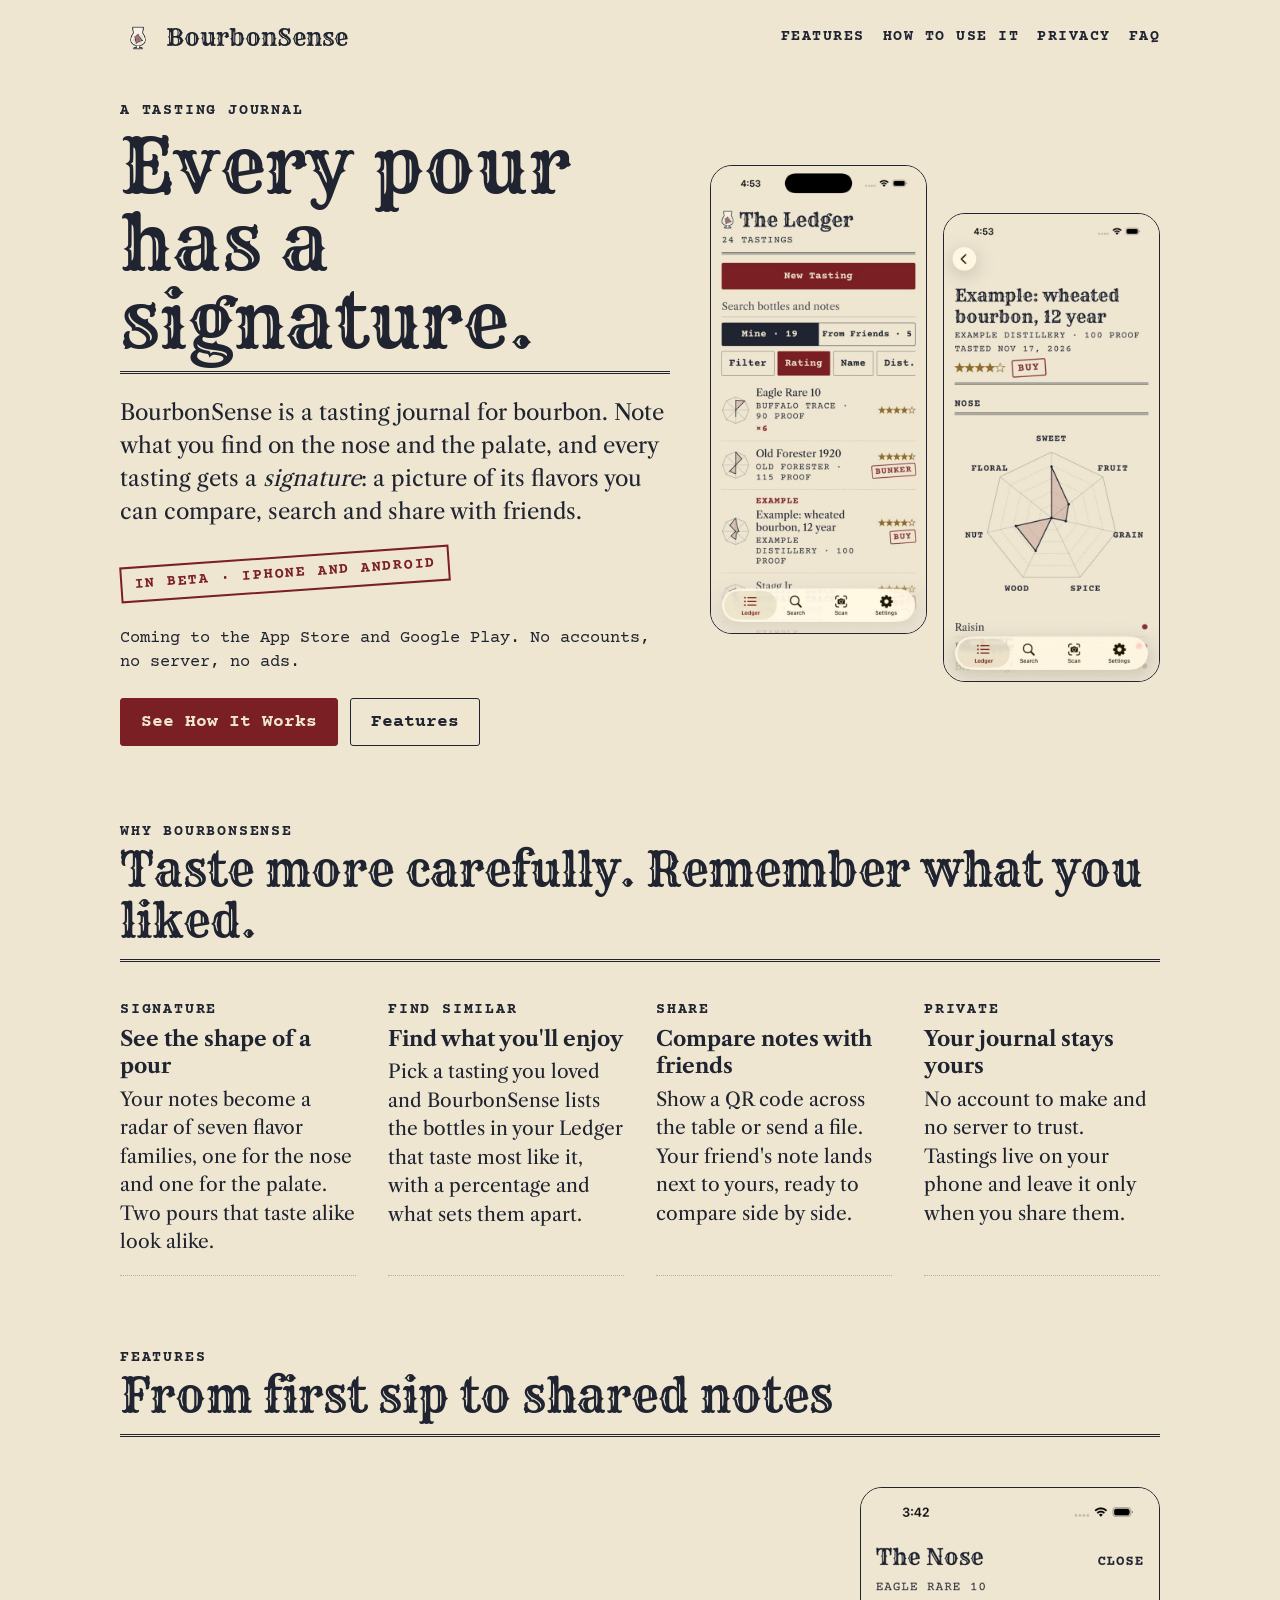
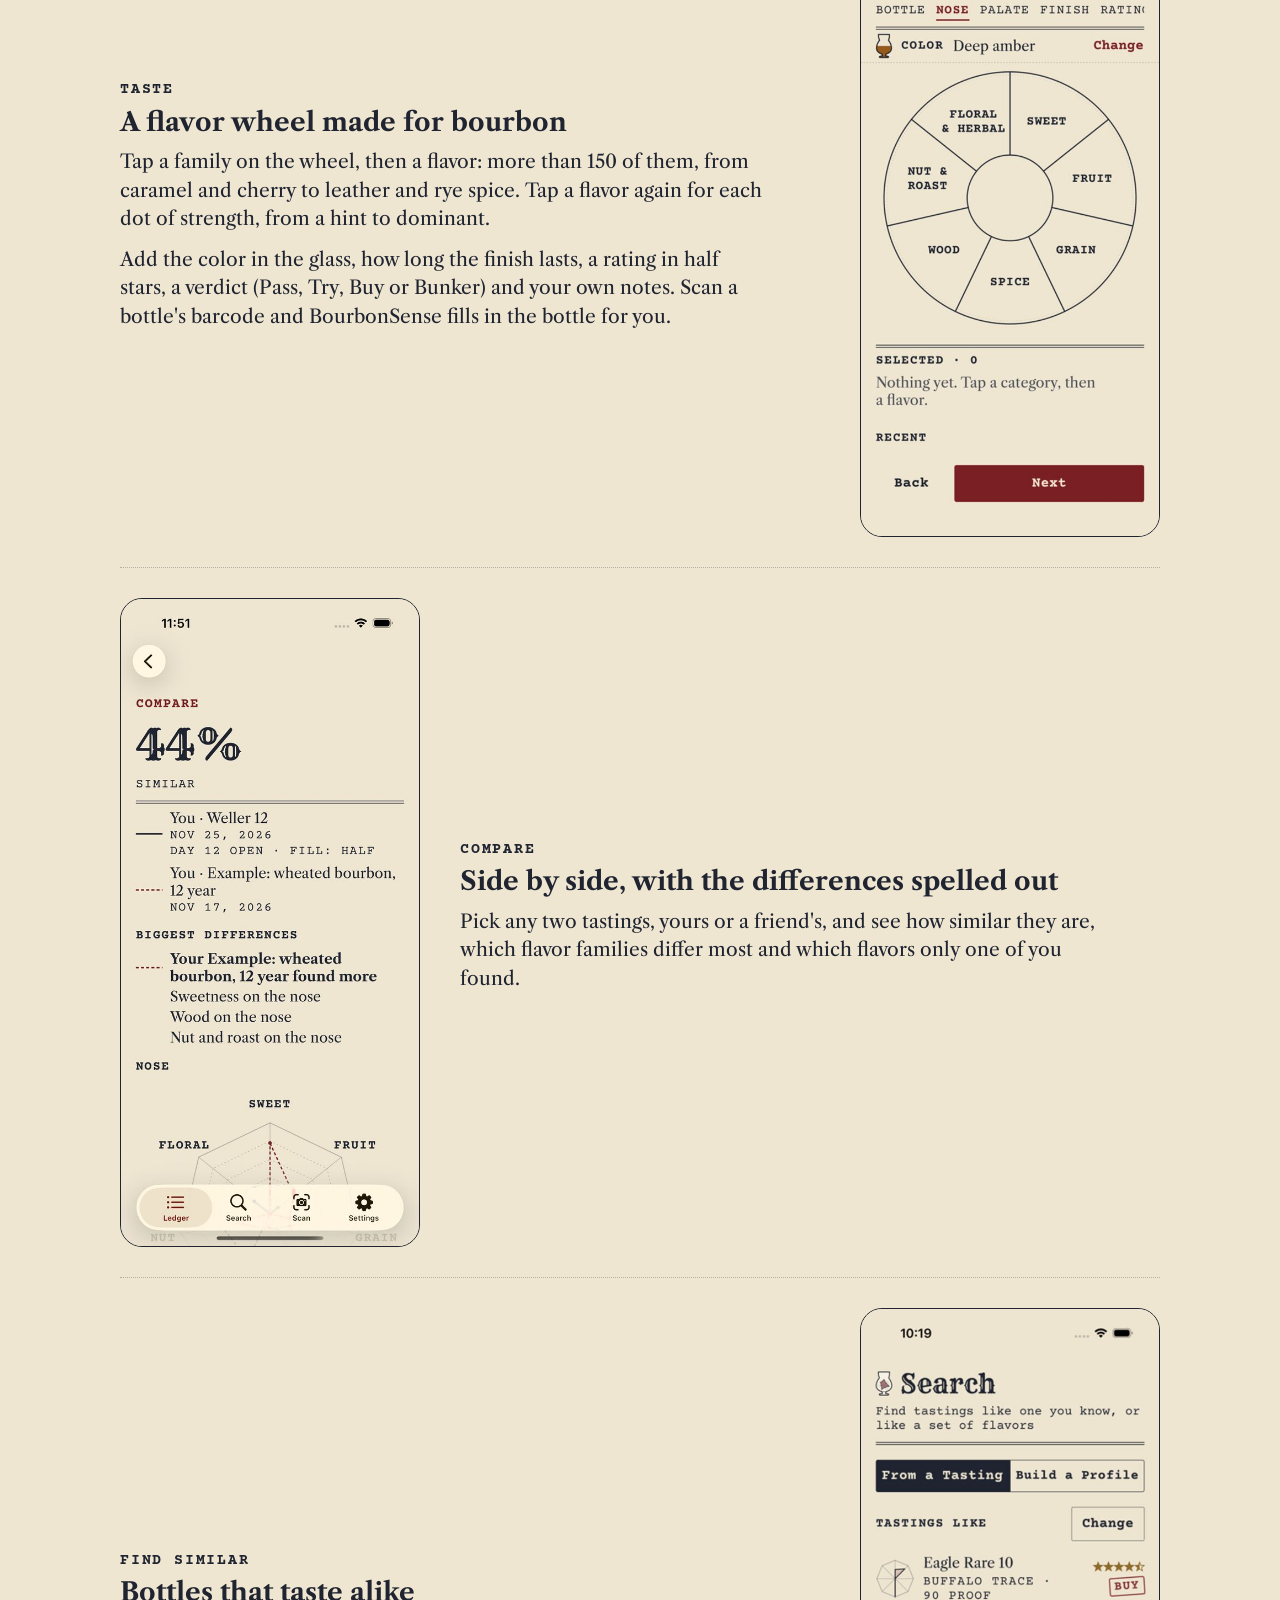
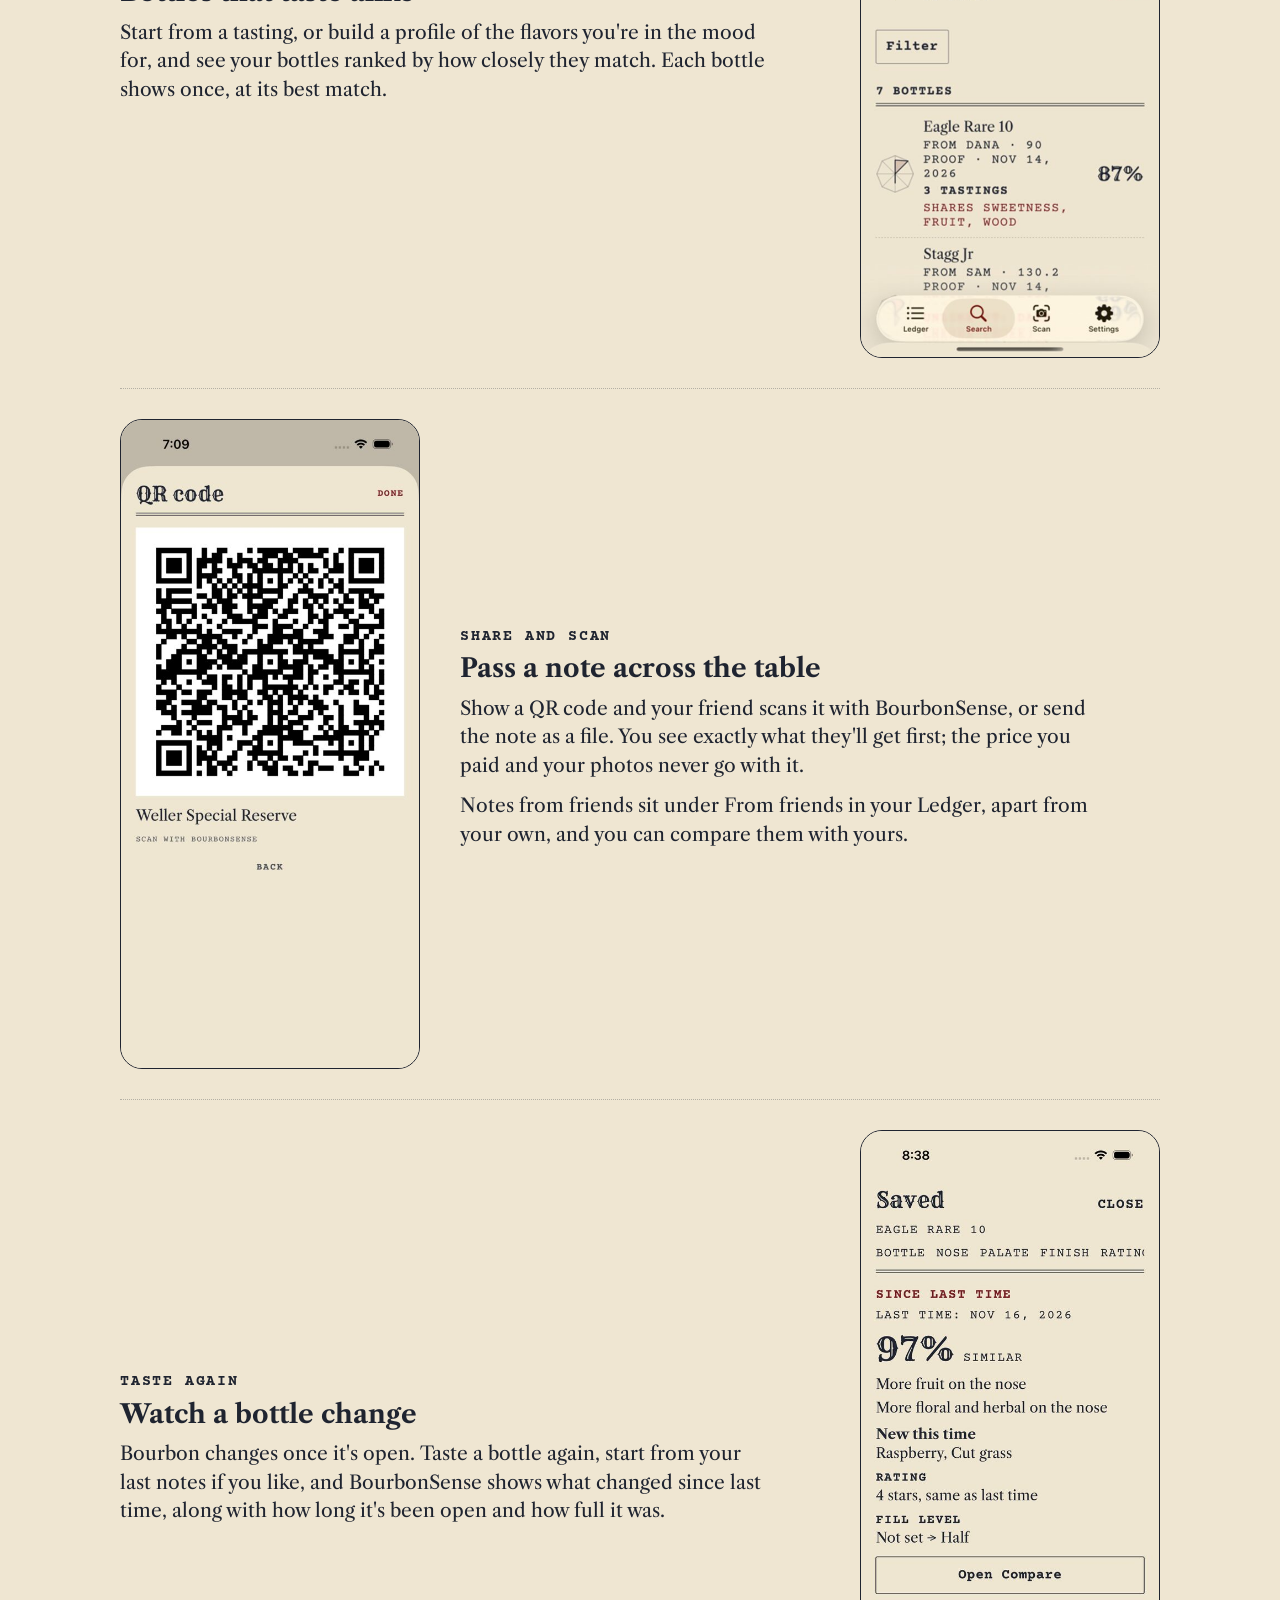
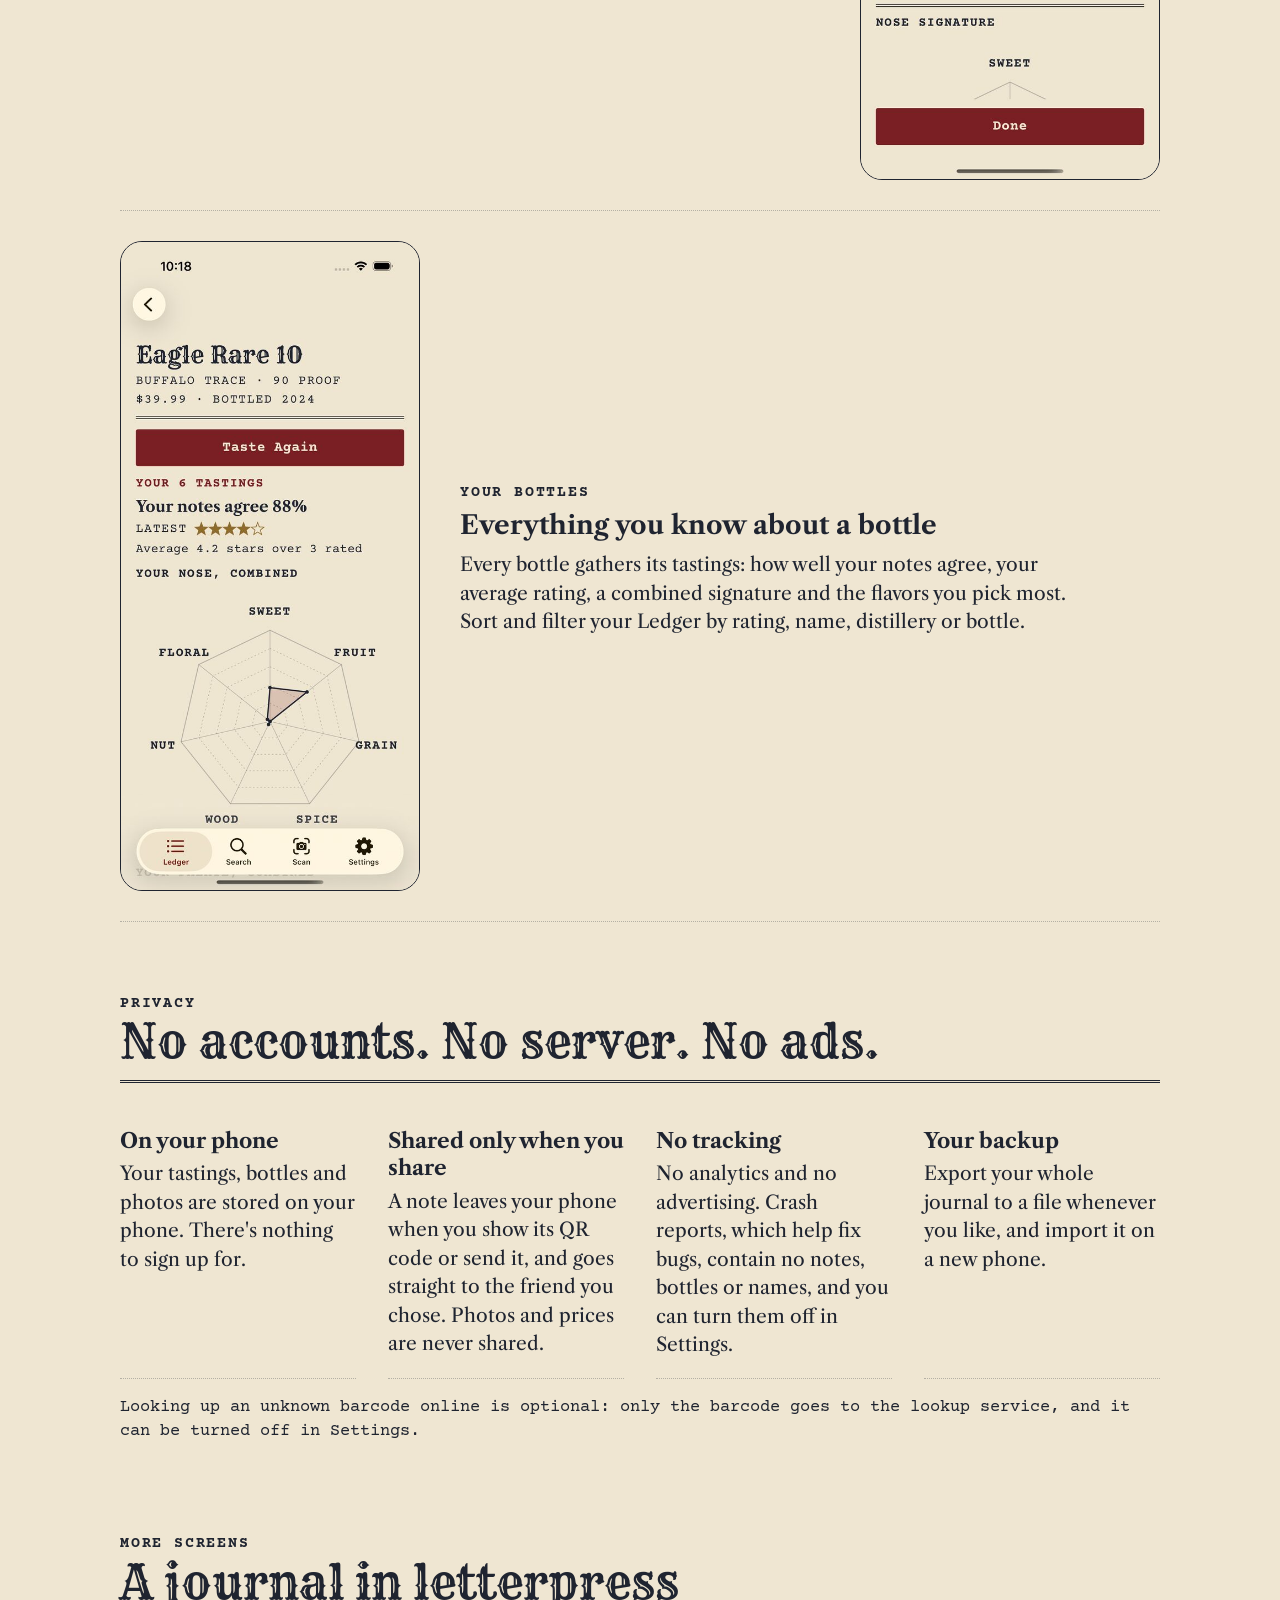
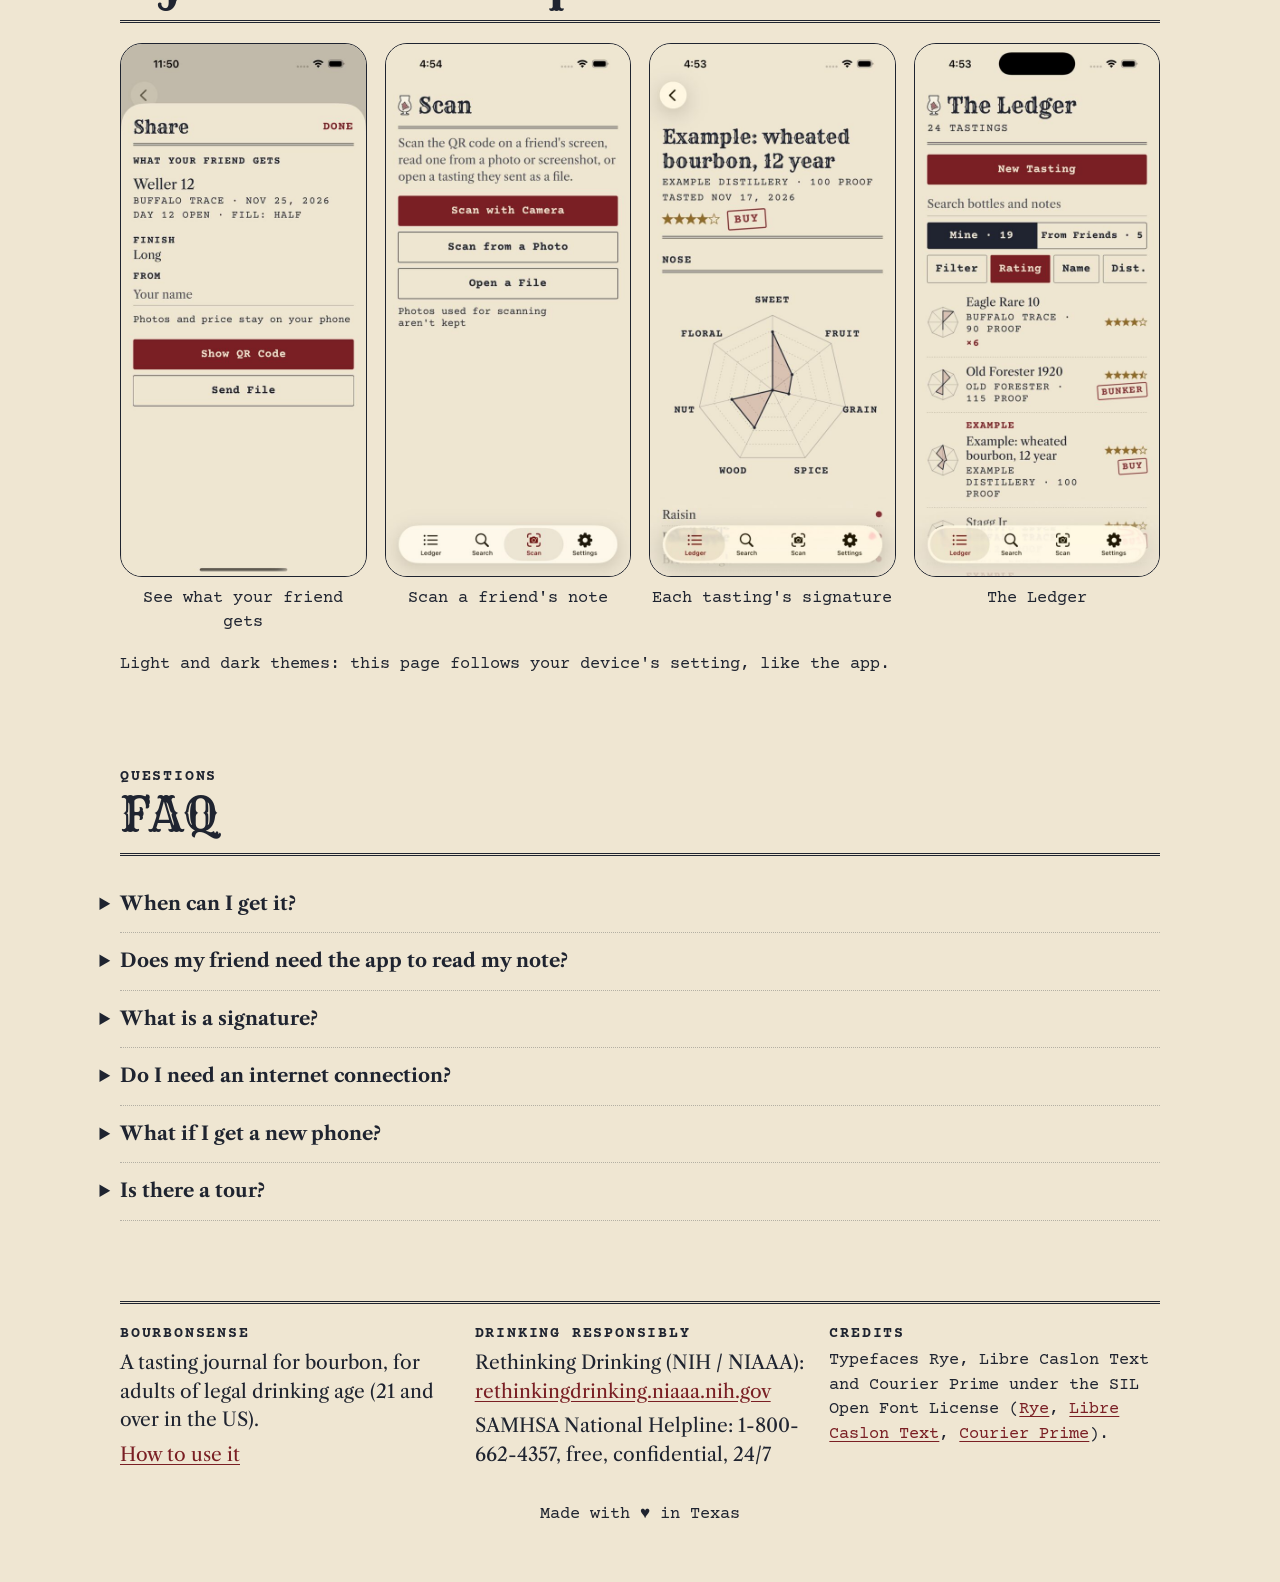
==== index.html @ 42e9cb50 "BourbonSense website: landing page, user guide, screenshots (light and dark) Static site for GitHub " ====
<!doctype html>
<html lang="en">
<head>
<meta charset="utf-8">
<meta name="viewport" content="width=device-width, initial-scale=1, viewport-fit=cover">
<title>BourbonSense: a tasting journal for bourbon</title>
<meta name="description" content="BourbonSense is a private tasting journal for bourbon on iPhone and Android. Note what you taste, see each pour's flavor signature, find bottles that taste alike and share notes with friends, with no accounts and no server.">
<meta name="color-scheme" content="light dark">
<meta name="theme-color" content="#EFE6D2" media="(prefers-color-scheme: light)">
<meta name="theme-color" content="#1C1714" media="(prefers-color-scheme: dark)">
<meta property="og:title" content="BourbonSense">
<meta property="og:description" content="A private tasting journal for bourbon. Every pour gets a flavor signature.">
<meta property="og:image" content="https://toddbrooks.github.io/bourbonsense.app.website/images/social.png">
<link rel="icon" href="favicon.png">
<link rel="apple-touch-icon" href="apple-touch-icon.png">
<link rel="stylesheet" href="styles.css">
</head>
<body>

<header class="top">
  <div class="wrap">
    <a class="brand" href="./"><img src="images/icon-512.png" alt="" width="36" height="36"><span>BourbonSense</span></a>
    <nav class="nav" aria-label="Site">
      <a href="#features">Features</a>
      <a href="guide.html">How to use it</a>
      <a href="#privacy">Privacy</a>
      <a href="#faq">FAQ</a>
    </nav>
  </div>
</header>

<main>
  <section class="hero">
    <div class="wrap">
      <div>
        <div class="label">A tasting journal</div>
        <h1 class="display">Every pour has a signature.</h1>
        <hr class="double">
        <p class="lede">BourbonSense is a tasting journal for bourbon. Note what you find on the nose and the palate, and every tasting gets a <em>signature</em>: a picture of its flavors you can compare, search and share with friends.</p>
        <div class="status label">In beta · iPhone and Android</div>
        <p class="hint">Coming to the App Store and Google Play. No accounts, no server, no ads.</p>
        <div class="cta">
          <a class="button primary" href="guide.html">See How It Works</a>
          <a class="button secondary" href="#features">Features</a>
        </div>
      </div>
      <div class="phones">
        <figure class="phone">
          <picture>
            <source media="(prefers-color-scheme: dark)" srcset="images/ledger-dark.jpg">
            <img src="images/ledger-light.jpg" width="540" height="1174" alt="The Ledger: a list of tastings with a small flavor shape, the rating in stars and a Buy or Bunker verdict stamp for each bottle.">
          </picture>
        </figure>
        <figure class="phone">
          <picture>
            <source media="(prefers-color-scheme: dark)" srcset="images/signature-dark.jpg">
            <img src="images/signature-light.jpg" width="540" height="1174" alt="A tasting's page: the bottle, the date, four stars, a Buy stamp and the nose signature drawn as a radar chart.">
          </picture>
        </figure>
      </div>
    </div>
  </section>

  <section id="why">
    <div class="wrap">
      <div class="label">Why BourbonSense</div>
      <h2>Taste more carefully. Remember what you liked.</h2>
      <hr class="double">
      <div class="benefits">
        <div class="benefit">
          <div class="label">Signature</div>
          <h3>See the shape of a pour</h3>
          <p>Your notes become a radar of seven flavor families, one for the nose and one for the palate. Two pours that taste alike look alike.</p>
        </div>
        <div class="benefit">
          <div class="label">Find similar</div>
          <h3>Find what you'll enjoy</h3>
          <p>Pick a tasting you loved and BourbonSense lists the bottles in your Ledger that taste most like it, with a percentage and what sets them apart.</p>
        </div>
        <div class="benefit">
          <div class="label">Share</div>
          <h3>Compare notes with friends</h3>
          <p>Show a QR code across the table or send a file. Your friend's note lands next to yours, ready to compare side by side.</p>
        </div>
        <div class="benefit">
          <div class="label">Private</div>
          <h3>Your journal stays yours</h3>
          <p>No account to make and no server to trust. Tastings live on your phone and leave it only when you share them.</p>
        </div>
      </div>
    </div>
  </section>

  <section id="features">
    <div class="wrap">
      <div class="label">Features</div>
      <h2>From first sip to shared notes</h2>
      <hr class="double">

      <div class="feature">
        <figure class="phone">
          <picture>
            <source media="(prefers-color-scheme: dark)" srcset="images/wheel-dark.jpg">
            <img src="images/wheel-light.jpg" width="540" height="1174" loading="lazy" alt="The nose step: the glass color, a flavor wheel of seven families and a list of recent flavors.">
          </picture>
        </figure>
        <div>
          <div class="label">Taste</div>
          <h3>A flavor wheel made for bourbon</h3>
          <p>Tap a family on the wheel, then a flavor: more than 150 of them, from caramel and cherry to leather and rye spice. Tap a flavor again for each dot of strength, from a hint to dominant.</p>
          <p>Add the color in the glass, how long the finish lasts, a rating in half stars, a verdict (Pass, Try, Buy or Bunker) and your own notes. Scan a bottle's barcode and BourbonSense fills in the bottle for you.</p>
        </div>
      </div>

      <div class="feature">
        <figure class="phone">
          <picture>
            <source media="(prefers-color-scheme: dark)" srcset="images/compare-dark.jpg">
            <img src="images/compare-light.jpg" width="540" height="1174" loading="lazy" alt="Compare: two tastings at 44% similar, with their biggest differences listed and both signatures drawn over each other.">
          </picture>
        </figure>
        <div>
          <div class="label">Compare</div>
          <h3>Side by side, with the differences spelled out</h3>
          <p>Pick any two tastings, yours or a friend's, and see how similar they are, which flavor families differ most and which flavors only one of you found.</p>
        </div>
      </div>

      <div class="feature">
        <figure class="phone">
          <picture>
            <source media="(prefers-color-scheme: dark)" srcset="images/similar-dark.jpg">
            <img src="images/similar-light.jpg" width="540" height="1174" loading="lazy" alt="Find similar: bottles that taste like Eagle Rare 10, each with a match percentage and the flavors they share.">
          </picture>
        </figure>
        <div>
          <div class="label">Find similar</div>
          <h3>Bottles that taste alike</h3>
          <p>Start from a tasting, or build a profile of the flavors you're in the mood for, and see your bottles ranked by how closely they match. Each bottle shows once, at its best match.</p>
        </div>
      </div>

      <div class="feature">
        <figure class="phone">
          <picture>
            <source media="(prefers-color-scheme: dark)" srcset="images/qr-dark.jpg">
            <img src="images/qr-light.jpg" width="540" height="1174" loading="lazy" alt="A tasting shown as a QR code, ready for a friend to scan.">
          </picture>
        </figure>
        <div>
          <div class="label">Share and scan</div>
          <h3>Pass a note across the table</h3>
          <p>Show a QR code and your friend scans it with BourbonSense, or send the note as a file. You see exactly what they'll get first; the price you paid and your photos never go with it.</p>
          <p>Notes from friends sit under From friends in your Ledger, apart from your own, and you can compare them with yours.</p>
        </div>
      </div>

      <div class="feature">
        <figure class="phone">
          <picture>
            <source media="(prefers-color-scheme: dark)" srcset="images/since-dark.jpg">
            <img src="images/since-light.jpg" width="540" height="1174" loading="lazy" alt="Since last time: 97% similar to the last tasting of this bottle, with what's new on the nose, the rating and the fill level.">
          </picture>
        </figure>
        <div>
          <div class="label">Taste again</div>
          <h3>Watch a bottle change</h3>
          <p>Bourbon changes once it's open. Taste a bottle again, start from your last notes if you like, and BourbonSense shows what changed since last time, along with how long it's been open and how full it was.</p>
        </div>
      </div>

      <div class="feature">
        <figure class="phone">
          <picture>
            <source media="(prefers-color-scheme: dark)" srcset="images/summary-dark.jpg">
            <img src="images/summary-light.jpg" width="540" height="1174" loading="lazy" alt="A bottle's summary: six tastings, notes agree 88%, an average of 4.2 stars and a combined nose signature.">
          </picture>
        </figure>
        <div>
          <div class="label">Your bottles</div>
          <h3>Everything you know about a bottle</h3>
          <p>Every bottle gathers its tastings: how well your notes agree, your average rating, a combined signature and the flavors you pick most. Sort and filter your Ledger by rating, name, distillery or bottle.</p>
        </div>
      </div>
    </div>
  </section>

  <section id="privacy">
    <div class="wrap">
      <div class="label">Privacy</div>
      <h2>No accounts. No server. No ads.</h2>
      <hr class="double">
      <div class="benefits">
        <div class="benefit">
          <h3>On your phone</h3>
          <p>Your tastings, bottles and photos are stored on your phone. There's nothing to sign up for.</p>
        </div>
        <div class="benefit">
          <h3>Shared only when you share</h3>
          <p>A note leaves your phone when you show its QR code or send it, and goes straight to the friend you chose. Photos and prices are never shared.</p>
        </div>
        <div class="benefit">
          <h3>No tracking</h3>
          <p>No analytics and no advertising. Crash reports, which help fix bugs, contain no notes, bottles or names, and you can turn them off in Settings.</p>
        </div>
        <div class="benefit">
          <h3>Your backup</h3>
          <p>Export your whole journal to a file whenever you like, and import it on a new phone.</p>
        </div>
      </div>
      <p class="hint">Looking up an unknown barcode online is optional: only the barcode goes to the lookup service, and it can be turned off in Settings.</p>
    </div>
  </section>

  <section>
    <div class="wrap">
      <div class="label">More screens</div>
      <h2>A journal in letterpress</h2>
      <hr class="double">
      <div class="gallery">
        <figure class="phone">
          <picture><source media="(prefers-color-scheme: dark)" srcset="images/share-dark.jpg"><img src="images/share-light.jpg" width="540" height="1174" loading="lazy" alt="The Share screen, showing what your friend gets before you send it."></picture>
          <figcaption class="hint">See what your friend gets</figcaption>
        </figure>
        <figure class="phone">
          <picture><source media="(prefers-color-scheme: dark)" srcset="images/scan-dark.jpg"><img src="images/scan-light.jpg" width="540" height="1174" loading="lazy" alt="The Scan tab: scan with the camera, from a photo, or open a file."></picture>
          <figcaption class="hint">Scan a friend's note</figcaption>
        </figure>
        <figure class="phone">
          <picture><source media="(prefers-color-scheme: dark)" srcset="images/signature-dark.jpg"><img src="images/signature-light.jpg" width="540" height="1174" loading="lazy" alt="A tasting's nose signature."></picture>
          <figcaption class="hint">Each tasting's signature</figcaption>
        </figure>
        <figure class="phone">
          <picture><source media="(prefers-color-scheme: dark)" srcset="images/ledger-dark.jpg"><img src="images/ledger-light.jpg" width="540" height="1174" loading="lazy" alt="The Ledger of tastings."></picture>
          <figcaption class="hint">The Ledger</figcaption>
        </figure>
      </div>
      <p class="hint">Light and dark themes: this page follows your device's setting, like the app.</p>
    </div>
  </section>

  <section id="faq">
    <div class="wrap">
      <div class="label">Questions</div>
      <h2>FAQ</h2>
      <hr class="double">
      <details>
        <summary>When can I get it?</summary>
        <p>BourbonSense is in a private beta with friends now and is coming to the App Store (iPhone, iOS 18 or later) and Google Play (Android 10 or later).</p>
      </details>
      <details>
        <summary>Does my friend need the app to read my note?</summary>
        <p>Yes, for now: they scan your QR code or open your file with BourbonSense. Notes you share work across iPhone and Android.</p>
      </details>
      <details>
        <summary>What is a signature?</summary>
        <p>A signature turns the flavors you picked, and how strong each was, into scores for seven families: sweet, fruit, grain, spice, wood, nut and roast, and floral and herbal (plus mouthfeel on the palate). Drawn as a radar, it shows a pour's shape at a glance, and it's what Compare and Find similar measure.</p>
      </details>
      <details>
        <summary>Do I need an internet connection?</summary>
        <p>No. Tasting, the Ledger, Compare, Find similar and sharing by QR code all work offline. Only the optional online barcode lookup uses the internet.</p>
      </details>
      <details>
        <summary>What if I get a new phone?</summary>
        <p>Export your journal from Settings and import the file on the new phone. Your phone's own backup also keeps it.</p>
      </details>
      <details>
        <summary>Is there a tour?</summary>
        <p>Yes. New users see a short tour after setting up, and anyone can replay it from Settings → Show the Tour. The <a href="guide.html">guide</a> covers the same ground in more detail.</p>
      </details>
    </div>
  </section>
</main>

<footer>
  <div class="wrap">
    <hr class="double">
    <div class="cols">
      <div>
        <div class="label">BourbonSense</div>
        <p>A tasting journal for bourbon, for adults of legal drinking age (21 and over in the US).</p>
        <p><a href="guide.html">How to use it</a></p>
      </div>
      <div>
        <div class="label">Drinking responsibly</div>
        <p>Rethinking Drinking (NIH / NIAAA): <a href="https://www.rethinkingdrinking.niaaa.nih.gov/">rethinkingdrinking.niaaa.nih.gov</a></p>
        <p>SAMHSA National Helpline: 1-800-662-4357, free, confidential, 24/7</p>
      </div>
      <div>
        <div class="label">Credits</div>
        <p class="hint">Typefaces Rye, Libre Caslon Text and Courier Prime under the SIL Open Font License (<a href="fonts/OFL-Rye.txt">Rye</a>, <a href="fonts/OFL-LibreCaslonText.txt">Libre Caslon Text</a>, <a href="fonts/OFL-CourierPrime.txt">Courier Prime</a>).</p>
      </div>
    </div>
    <p class="made hint">Made with ♥ in Texas</p>
  </div>
</footer>
</body>
</html>
---- styles.css ----
/* BourbonSense site. Letterpress design from the app: "label stock" in light, "charred paper" in dark.
   Fonts are the app's own (SIL Open Font License), served from this site: nothing is fetched from elsewhere. */

@font-face { font-family: "Rye"; src: url("fonts/rye_regular.ttf") format("truetype"); font-display: swap; }
@font-face { font-family: "Libre Caslon Text"; src: url("fonts/librecaslontext_regular.ttf") format("truetype"); font-weight: 400; font-display: swap; }
@font-face { font-family: "Libre Caslon Text"; src: url("fonts/librecaslontext_bold.ttf") format("truetype"); font-weight: 700; font-display: swap; }
@font-face { font-family: "Courier Prime"; src: url("fonts/courierprime_regular.ttf") format("truetype"); font-weight: 400; font-display: swap; }
@font-face { font-family: "Courier Prime"; src: url("fonts/courierprime_bold.ttf") format("truetype"); font-weight: 700; font-display: swap; }

:root {
  --paper: #EFE6D2;
  --ink: #1F2430;
  --ink-soft: #4C4F57;
  --accent: #7A1F24;
  --on-accent: #EFE6D2;
  --foil: #8F6C2C;
  --rule: rgba(31, 36, 48, 0.28);
  --wash: rgba(122, 31, 36, 0.08);
  color-scheme: light;
}
@media (prefers-color-scheme: dark) {
  :root {
    --paper: #1C1714;
    --ink: #ECE2CB;
    --ink-soft: #B4A98F;
    --accent: #D4705F;
    --on-accent: #1C1714;
    --foil: #D0A957;
    --rule: rgba(236, 226, 203, 0.24);
    --wash: rgba(212, 112, 95, 0.10);
    color-scheme: dark;
  }
}

* { box-sizing: border-box; }
html { -webkit-text-size-adjust: 100%; }
body {
  margin: 0;
  background: var(--paper);
  color: var(--ink);
  font: 19px/1.5 "Libre Caslon Text", Georgia, "Times New Roman", serif;
}
img { max-width: 100%; height: auto; display: block; }
a { color: var(--accent); text-underline-offset: 3px; }
a:hover { text-decoration-thickness: 2px; }

.wrap { max-width: 1080px; margin: 0 auto; padding: 0 20px; }

/* Type roles: display (Rye) for titles only; text (Caslon); data (Courier Prime) for labels and buttons. */
.display { font-family: "Rye", Georgia, serif; font-weight: 400; letter-spacing: 0.01em; }
.label {
  font: 700 15px/1.3 "Courier Prime", "Courier New", monospace;
  letter-spacing: 0.12em;
  text-transform: uppercase;
}
.hint { font: 17px/1.45 "Courier Prime", "Courier New", monospace; color: var(--ink); }
.double { border: 0; border-top: 3px double var(--ink); margin: 12px 0 20px; }
.leader { border: 0; border-top: 1px dotted var(--rule); margin: 0; }

/* Header */
.top { padding: 18px 0; }
.top .wrap { display: flex; align-items: center; justify-content: space-between; gap: 16px; flex-wrap: wrap; }
.brand { display: flex; align-items: center; gap: 10px; color: var(--ink); text-decoration: none; }
.brand img { width: 36px; height: 36px; border-radius: 8px; }
.brand span { font-family: "Rye", Georgia, serif; font-size: 24px; }
.nav { display: flex; gap: 18px; flex-wrap: wrap; }
.nav a { font: 700 15px "Courier Prime", monospace; letter-spacing: 0.1em; text-transform: uppercase; color: var(--ink); text-decoration: none; padding: 10px 0; }
.nav a:hover, .nav a[aria-current="page"] { color: var(--accent); }

/* Hero */
.hero { padding: 28px 0 40px; }
.hero .wrap { display: grid; grid-template-columns: 1.1fr 0.9fr; gap: 40px; align-items: center; }
.hero h1 { font-size: clamp(44px, 7vw, 76px); line-height: 1.02; margin: 6px 0 0; }
.hero .lede { font-size: 22px; max-width: 30em; }
.status {
  display: inline-block;
  border: 2px solid var(--accent);
  color: var(--accent);
  padding: 6px 12px;
  transform: rotate(-4deg);
  margin: 6px 0 18px;
}
.cta { display: flex; gap: 12px; flex-wrap: wrap; margin-top: 22px; }
.button {
  display: inline-flex; align-items: center; justify-content: center;
  min-height: 48px; padding: 0 20px;
  font: 700 18px "Courier Prime", monospace;
  text-decoration: none;
  border: 1.5px solid var(--accent);
  border-radius: 3px;
}
.button.primary { background: var(--accent); color: var(--on-accent); }
.button.secondary { color: var(--ink); border-color: var(--ink); }

/* Phone screenshots */
.phone { margin: 0; }
.phone img { border: 1px solid var(--ink); border-radius: 22px; background: var(--paper); }
.phone figcaption { margin-top: 10px; text-align: center; }
.hero .phones { display: grid; grid-template-columns: 1fr 1fr; gap: 16px; align-items: start; }
.hero .phones .phone:last-child { margin-top: 48px; }

/* Sections */
section { padding: 36px 0; }
section h2 { font-family: "Rye", Georgia, serif; font-weight: 400; font-size: clamp(32px, 4.5vw, 46px); margin: 4px 0 0; line-height: 1.1; }
.intro { max-width: 40em; }

.benefits { display: grid; grid-template-columns: repeat(auto-fit, minmax(230px, 1fr)); gap: 0 32px; }
.benefit { padding: 18px 0; border-bottom: 1px dotted var(--rule); }
.benefit h3 { font: 700 21px/1.3 "Libre Caslon Text", Georgia, serif; margin: 6px 0; }
.benefit p { margin: 0; }

.feature { display: grid; grid-template-columns: 300px 1fr; gap: 40px; align-items: center; padding: 30px 0; border-bottom: 1px dotted var(--rule); }
.feature:nth-of-type(even) { grid-template-columns: 1fr 300px; }
.feature:nth-of-type(even) .phone { order: 2; }
.feature h3 { font: 700 26px/1.25 "Libre Caslon Text", Georgia, serif; margin: 6px 0 10px; }
.feature p { margin: 0 0 12px; max-width: 34em; }

.gallery { display: grid; grid-template-columns: repeat(auto-fit, minmax(180px, 1fr)); gap: 18px; }

/* Guide */
.toc { columns: 2 260px; padding: 0; margin: 0; list-style: none; }
.toc li { break-inside: avoid; padding: 8px 0; border-bottom: 1px dotted var(--rule); }
.toc a { text-decoration: none; }
.guide-step { display: grid; grid-template-columns: 1fr 260px; gap: 36px; padding: 30px 0; border-bottom: 1px dotted var(--rule); align-items: start; }
.guide-step.no-shot { grid-template-columns: 1fr; }
.guide-step h3 { font: 700 26px/1.25 "Libre Caslon Text", Georgia, serif; margin: 6px 0 10px; }
.guide-step ol, .guide-step ul { padding-left: 1.2em; margin: 8px 0 14px; max-width: 34em; }
.guide-step li { margin: 6px 0; }
.dots { color: var(--accent); letter-spacing: 0.15em; font-family: "Courier Prime", monospace; font-weight: 700; }
dl.terms { margin: 8px 0 0; max-width: 36em; }
dl.terms div { display: grid; grid-template-columns: 9em 1fr; gap: 12px; padding: 8px 0; border-bottom: 1px dotted var(--rule); }
dl.terms dt { font: 700 15px "Courier Prime", monospace; letter-spacing: 0.1em; text-transform: uppercase; padding-top: 3px; }
dl.terms dd { margin: 0; }

/* FAQ */
details { border-bottom: 1px dotted var(--rule); padding: 14px 0; }
summary { cursor: pointer; font-weight: 700; list-style-position: outside; }
details p { margin: 10px 0 0; max-width: 40em; }

/* Footer */
footer { padding: 32px 0 48px; }
footer .cols { display: grid; grid-template-columns: repeat(auto-fit, minmax(240px, 1fr)); gap: 24px; }
footer p { margin: 6px 0; }
.made { text-align: center; margin-top: 28px; }

/* Narrow screens */
@media (max-width: 820px) {
  .hero .wrap { grid-template-columns: 1fr; }
  .hero .phones { max-width: 440px; }
  .feature, .feature:nth-of-type(even), .guide-step { grid-template-columns: 1fr; gap: 20px; }
  .feature:nth-of-type(even) .phone { order: 0; }
  .feature .phone, .guide-step .phone { max-width: 280px; }
  .nav { gap: 4px 14px; }
  .nav a { font-size: 14px; letter-spacing: 0.06em; padding: 6px 0; }
}
@media (max-width: 560px) {
  dl.terms div { grid-template-columns: 1fr; gap: 2px; }
}
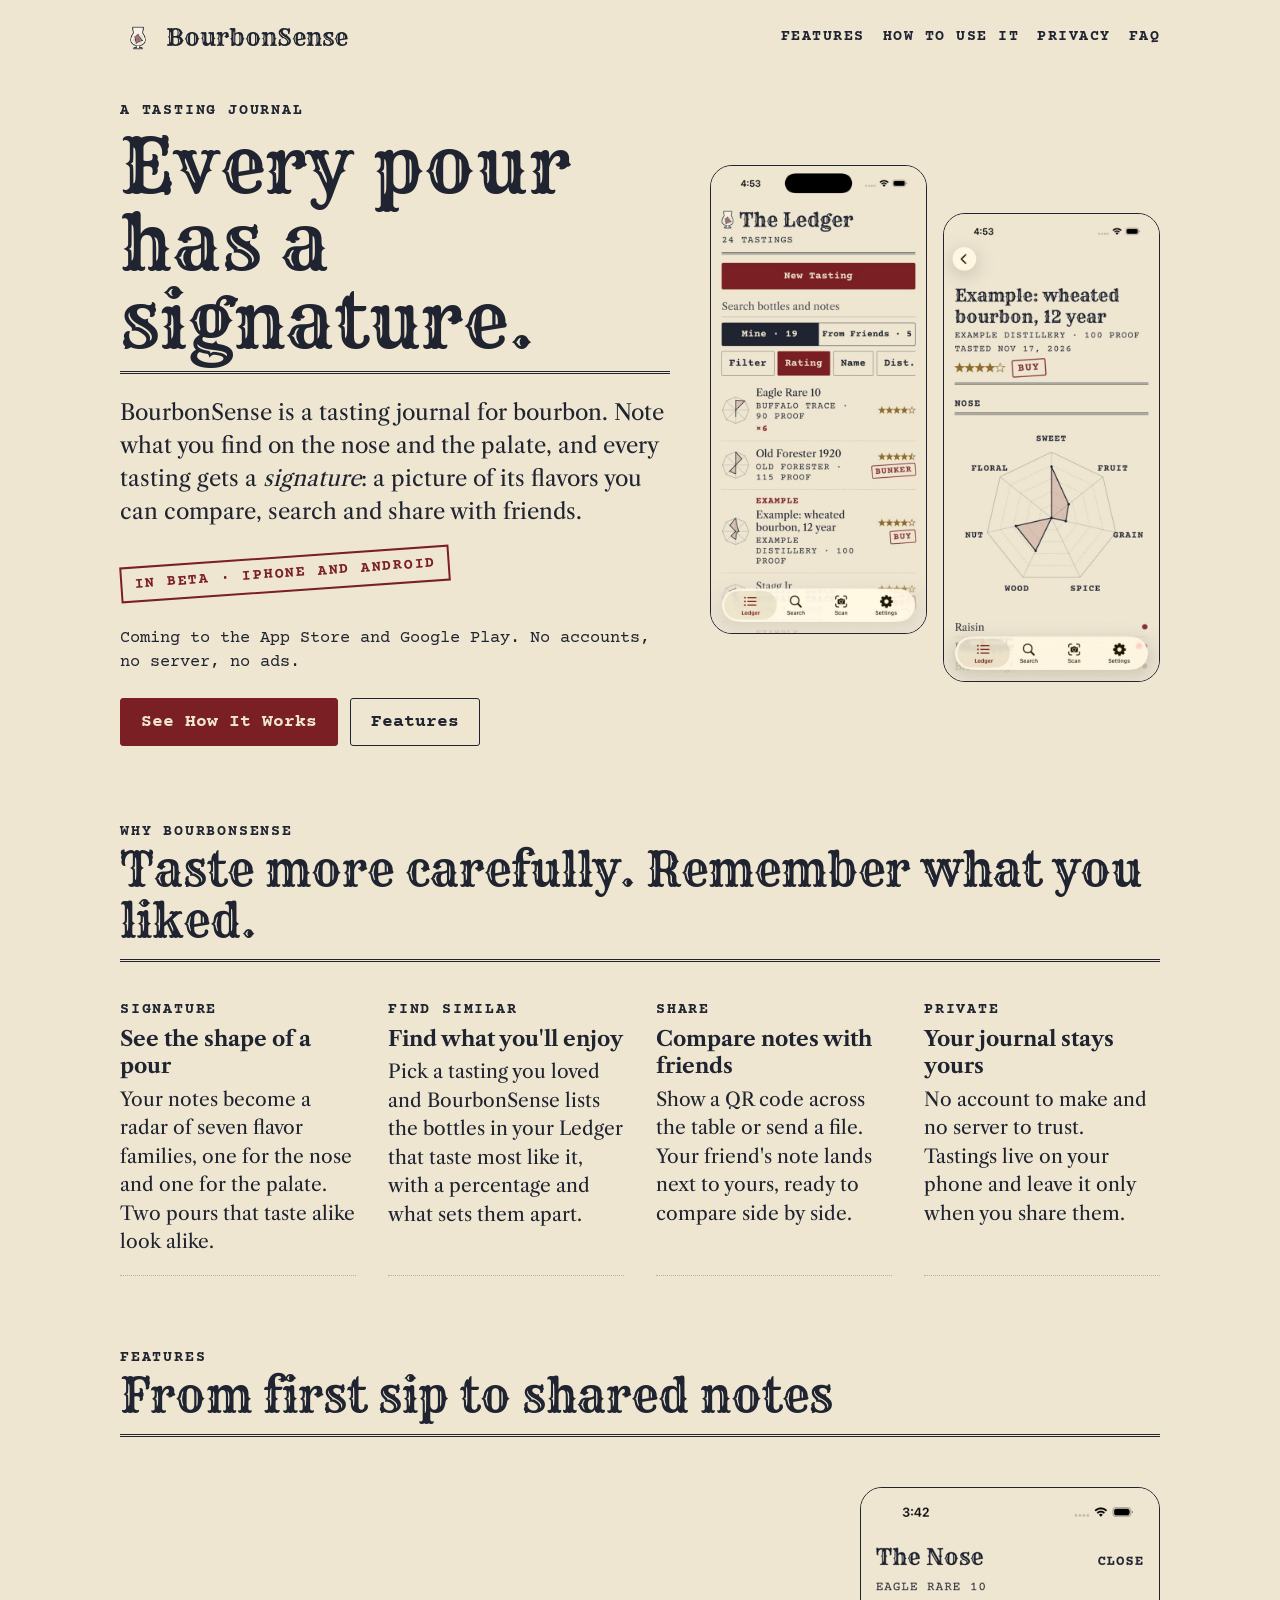
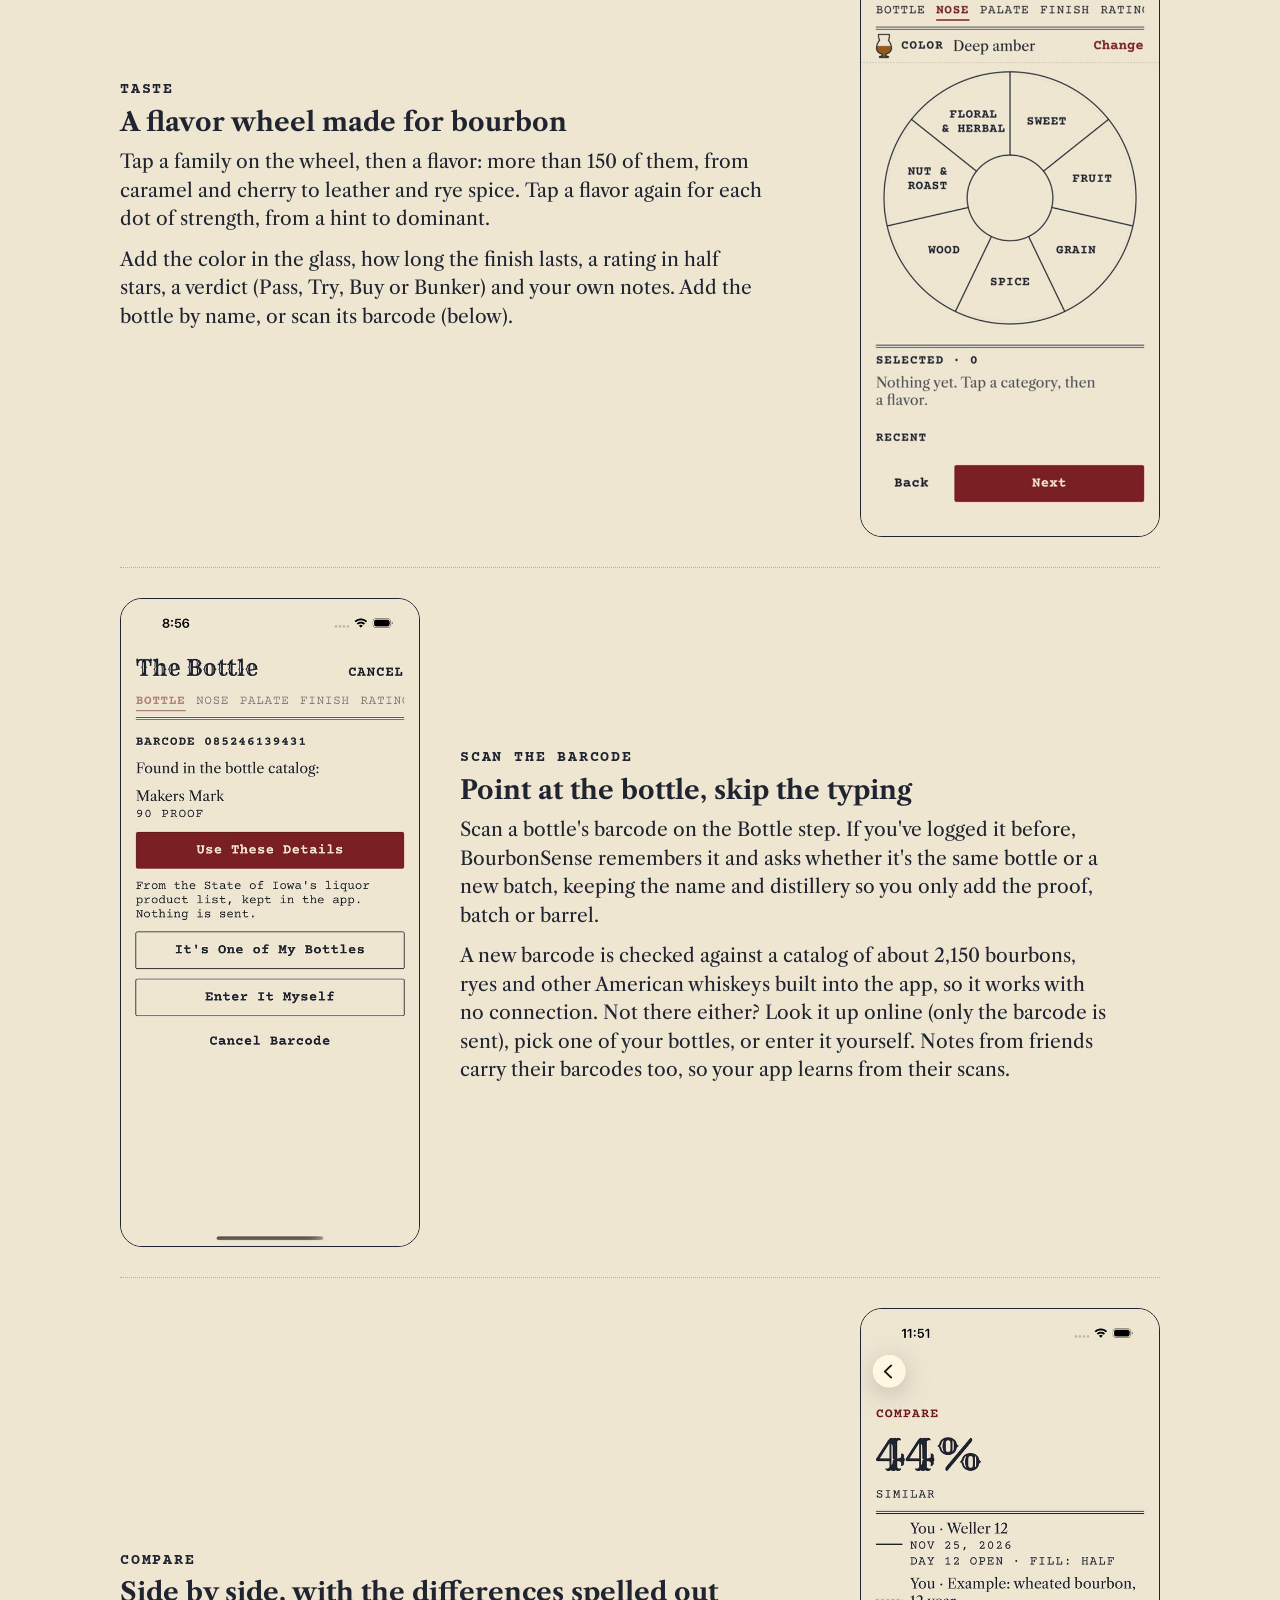
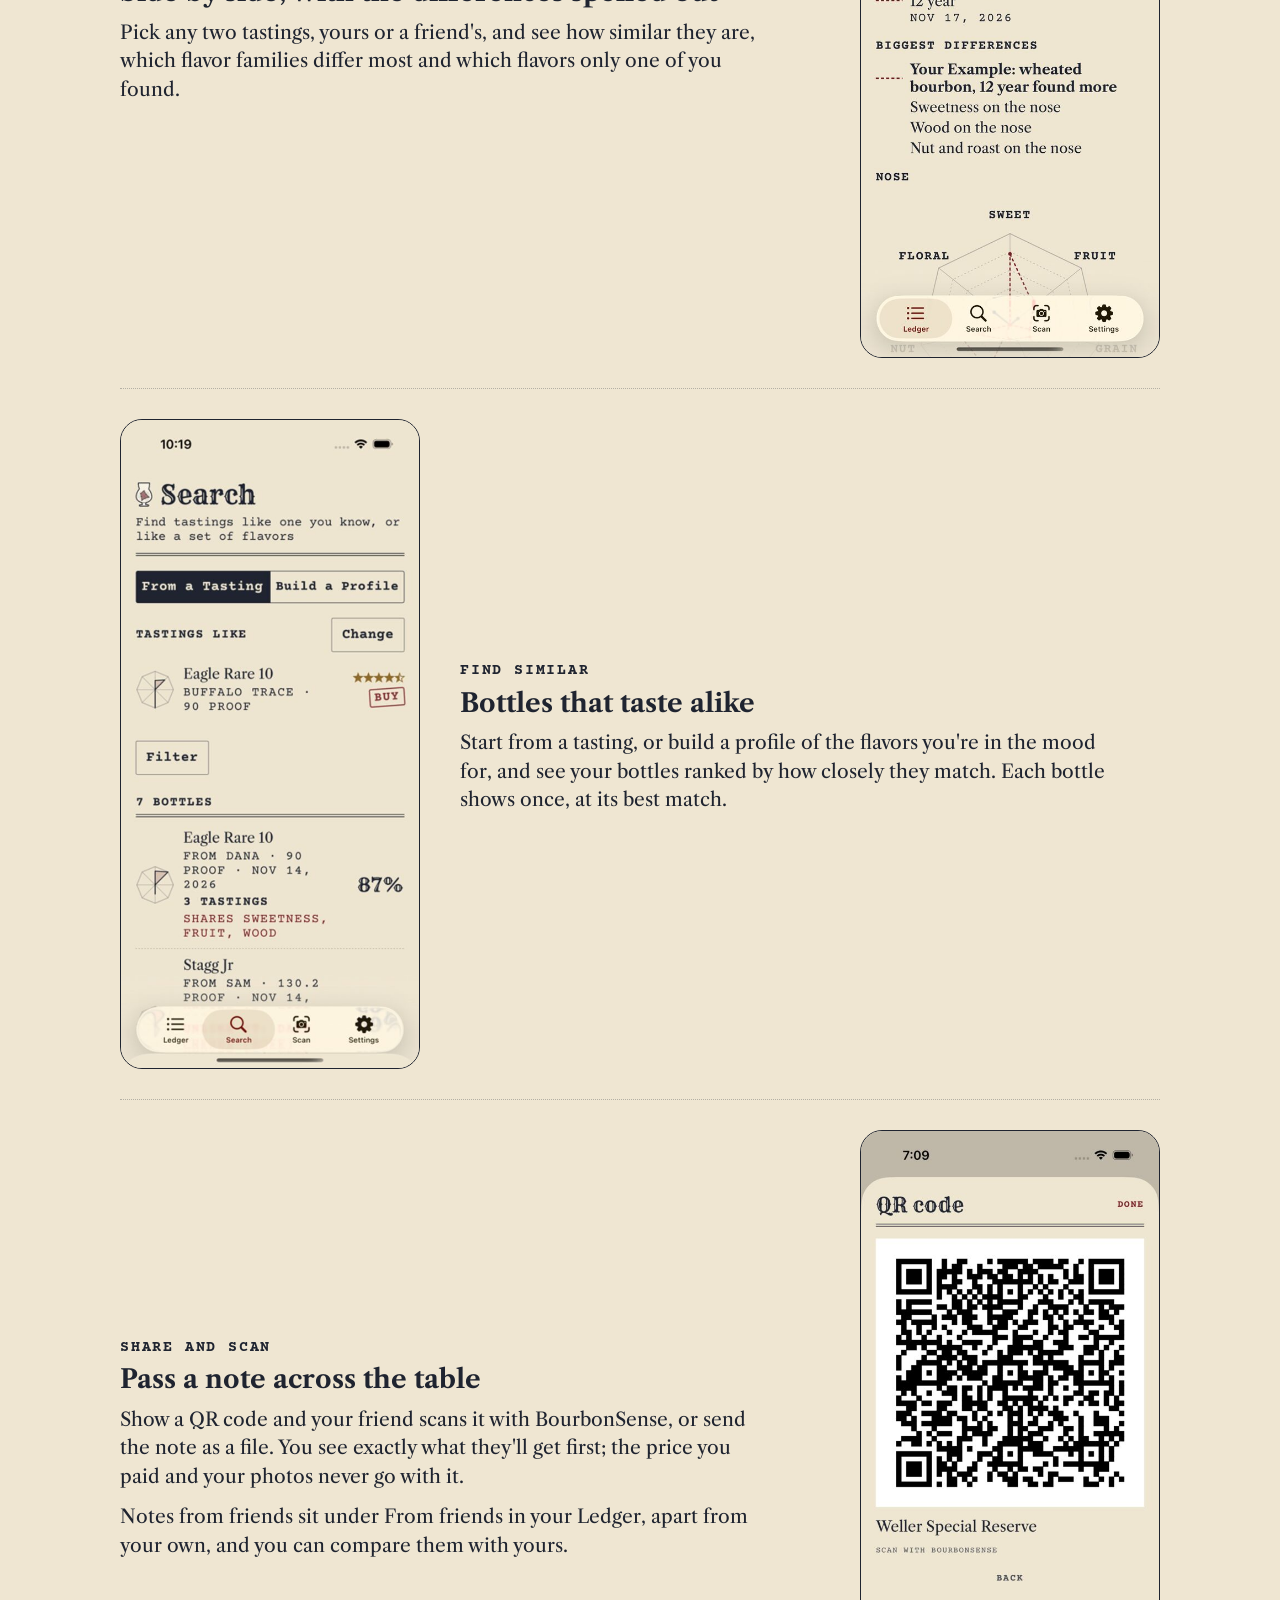
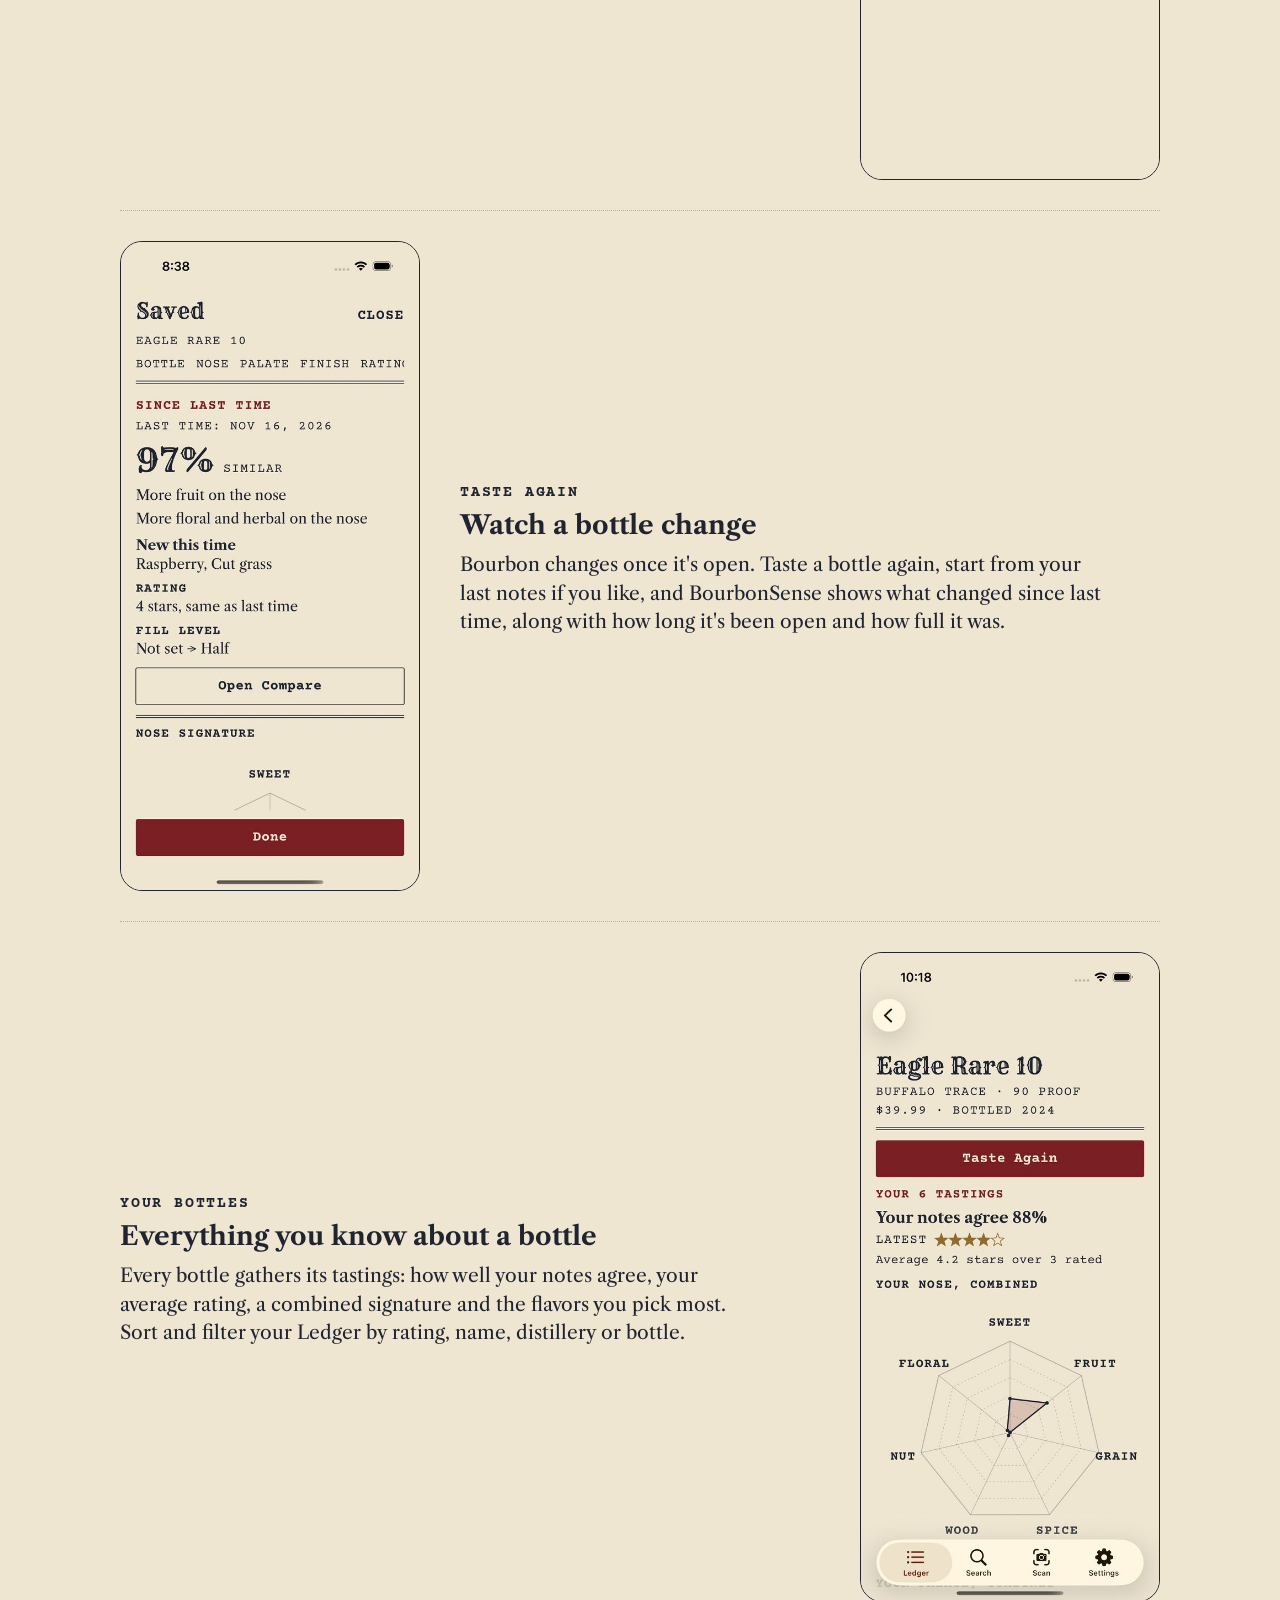
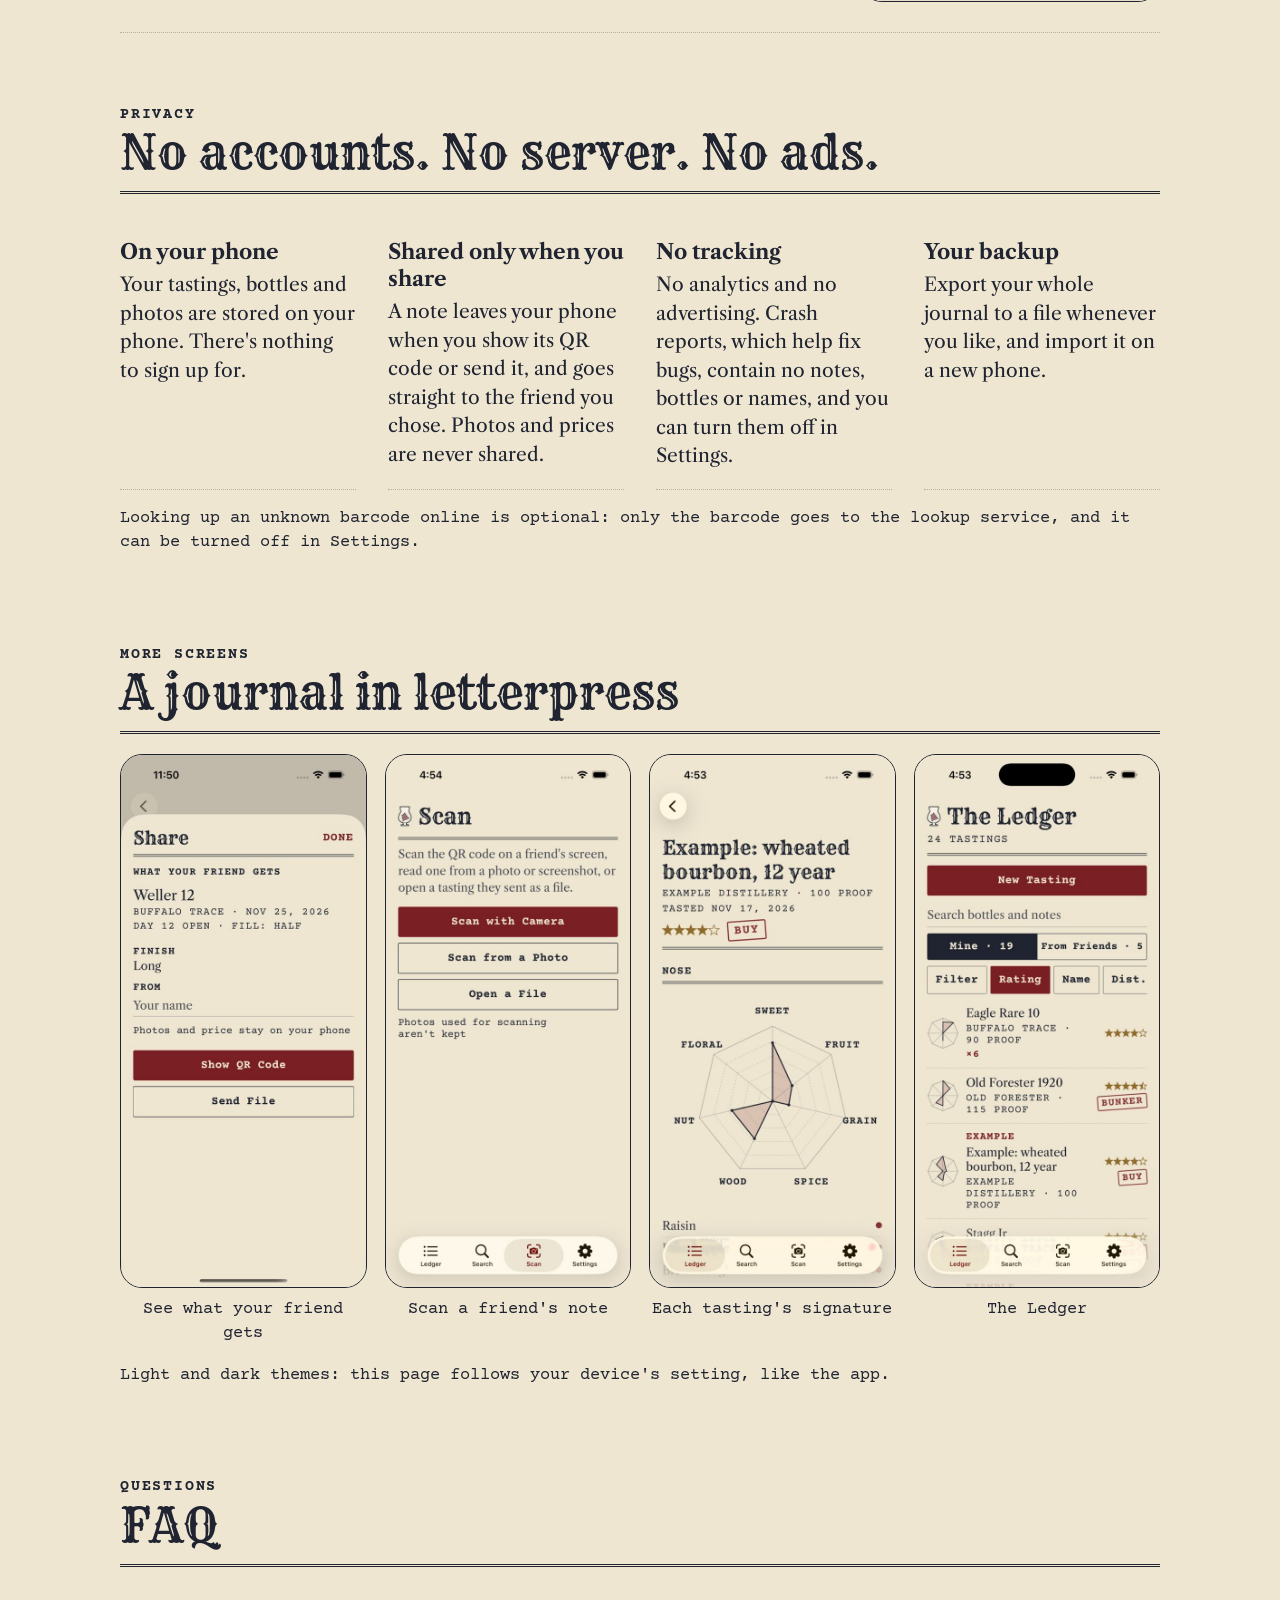
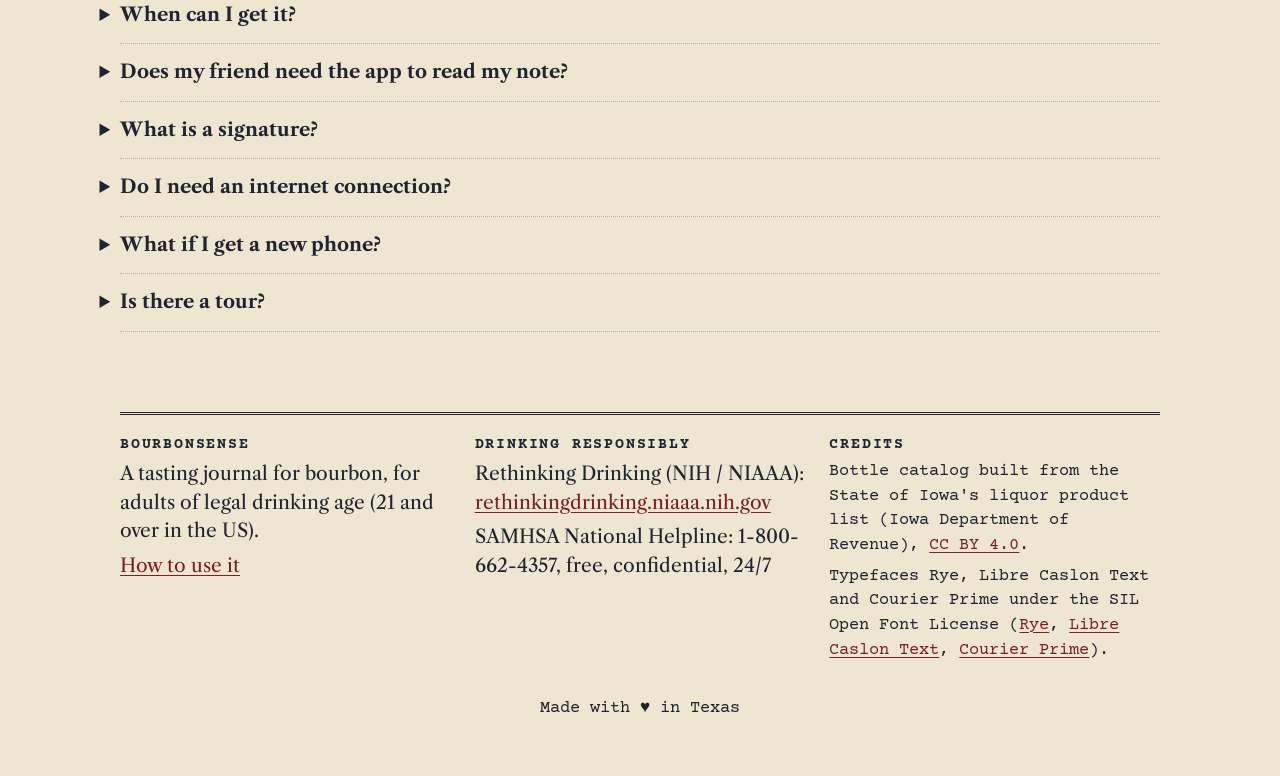
==== commit d9184b6c: "Landing page: bottle barcode feature (barcode memory, bottle catalog, optional lookup) Co-Authored-B" ====
--- a/index.html
+++ b/index.html
@@ -108,7 +108,22 @@
           <div class="label">Taste</div>
           <h3>A flavor wheel made for bourbon</h3>
           <p>Tap a family on the wheel, then a flavor: more than 150 of them, from caramel and cherry to leather and rye spice. Tap a flavor again for each dot of strength, from a hint to dominant.</p>
-          <p>Add the color in the glass, how long the finish lasts, a rating in half stars, a verdict (Pass, Try, Buy or Bunker) and your own notes. Scan a bottle's barcode and BourbonSense fills in the bottle for you.</p>
+          <p>Add the color in the glass, how long the finish lasts, a rating in half stars, a verdict (Pass, Try, Buy or Bunker) and your own notes. Add the bottle by name, or scan its barcode (below).</p>
+        </div>
+      </div>
+
+      <div class="feature">
+        <figure class="phone">
+          <picture>
+            <source media="(prefers-color-scheme: dark)" srcset="images/barcode-dark.jpg">
+            <img src="images/barcode-light.jpg" width="540" height="1174" loading="lazy" alt="The bottle step after scanning a barcode: found in the bottle catalog, Makers Mark, 90 proof, with Use These Details.">
+          </picture>
+        </figure>
+        <div>
+          <div class="label">Scan the barcode</div>
+          <h3>Point at the bottle, skip the typing</h3>
+          <p>Scan a bottle's barcode on the Bottle step. If you've logged it before, BourbonSense remembers it and asks whether it's the same bottle or a new batch, keeping the name and distillery so you only add the proof, batch or barrel.</p>
+          <p>A new barcode is checked against a catalog of about 2,150 bourbons, ryes and other American whiskeys built into the app, so it works with no connection. Not there either? Look it up online (only the barcode is sent), pick one of your bottles, or enter it yourself. Notes from friends carry their barcodes too, so your app learns from their scans.</p>
         </div>
       </div>
 
@@ -288,6 +303,7 @@
       </div>
       <div>
         <div class="label">Credits</div>
+        <p class="hint">Bottle catalog built from the State of Iowa's liquor product list (Iowa Department of Revenue), <a href="https://creativecommons.org/licenses/by/4.0/">CC BY 4.0</a>.</p>
         <p class="hint">Typefaces Rye, Libre Caslon Text and Courier Prime under the SIL Open Font License (<a href="fonts/OFL-Rye.txt">Rye</a>, <a href="fonts/OFL-LibreCaslonText.txt">Libre Caslon Text</a>, <a href="fonts/OFL-CourierPrime.txt">Courier Prime</a>).</p>
       </div>
     </div>
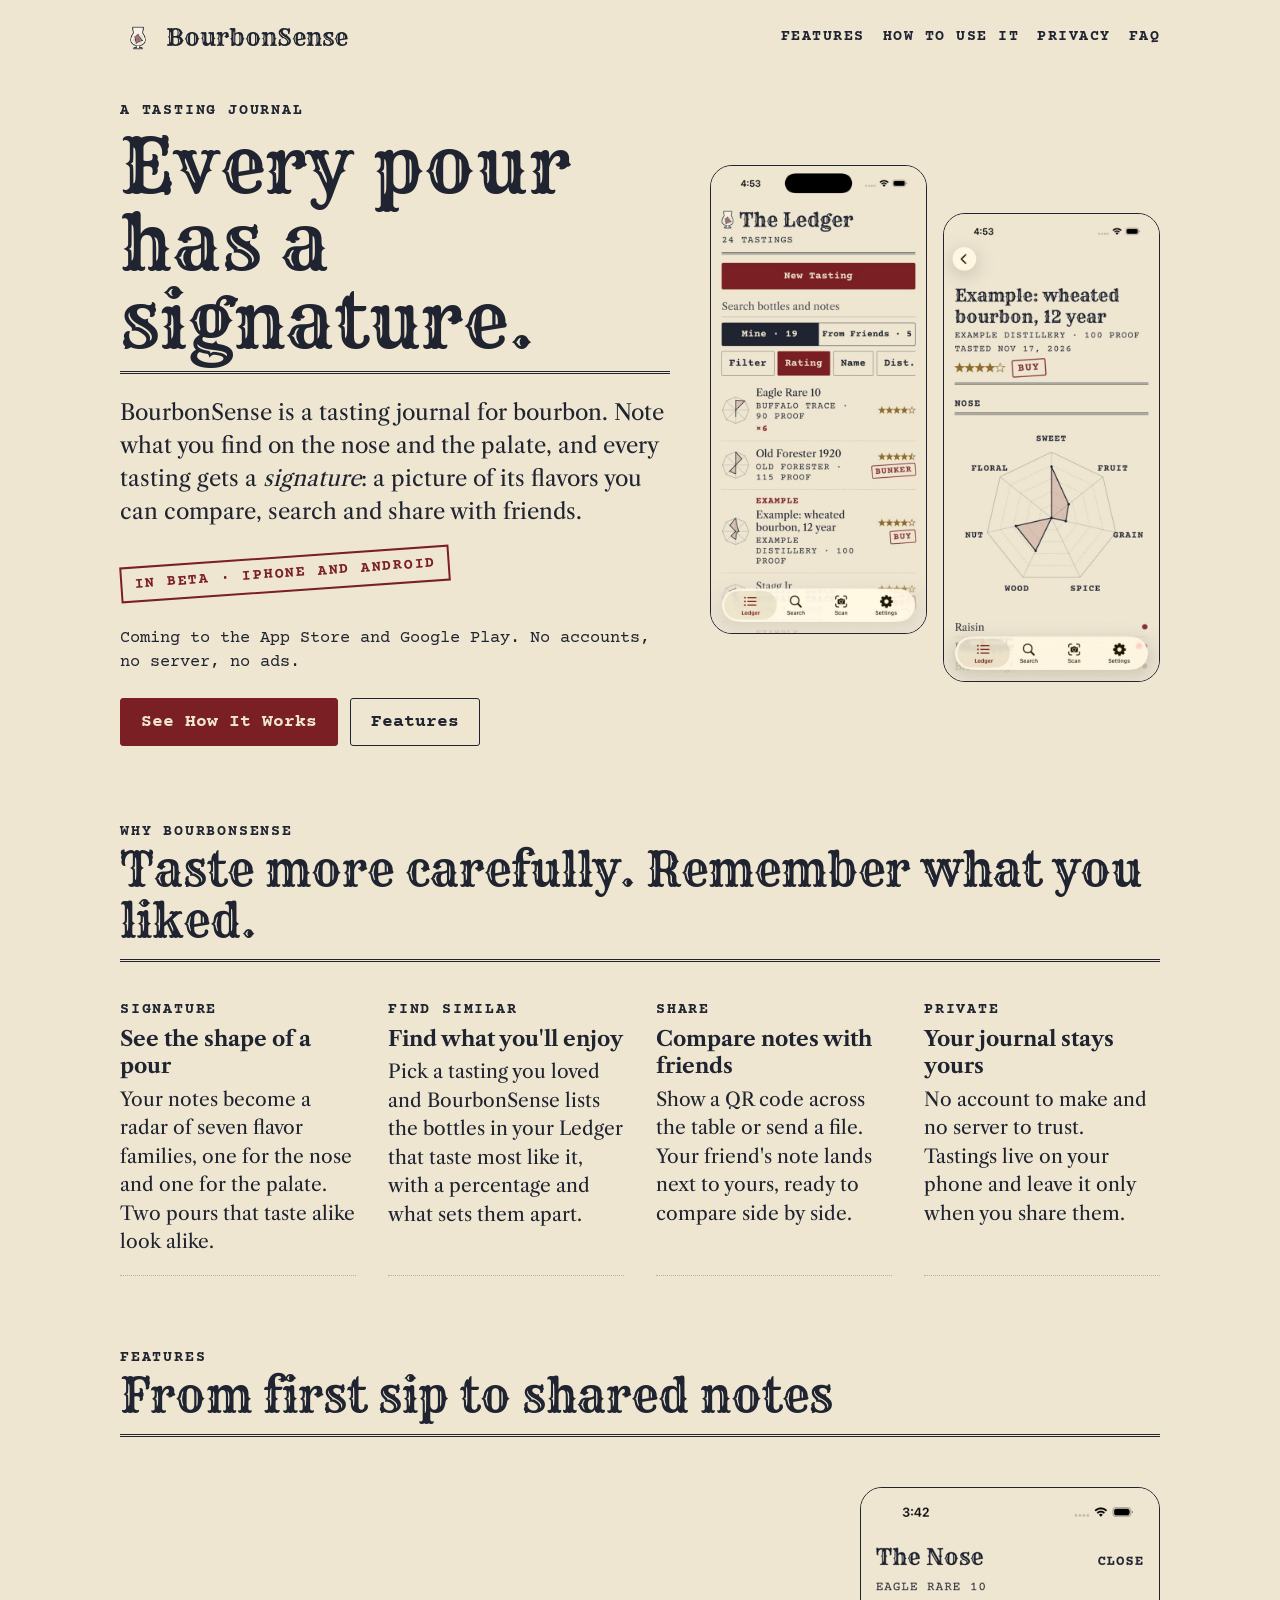
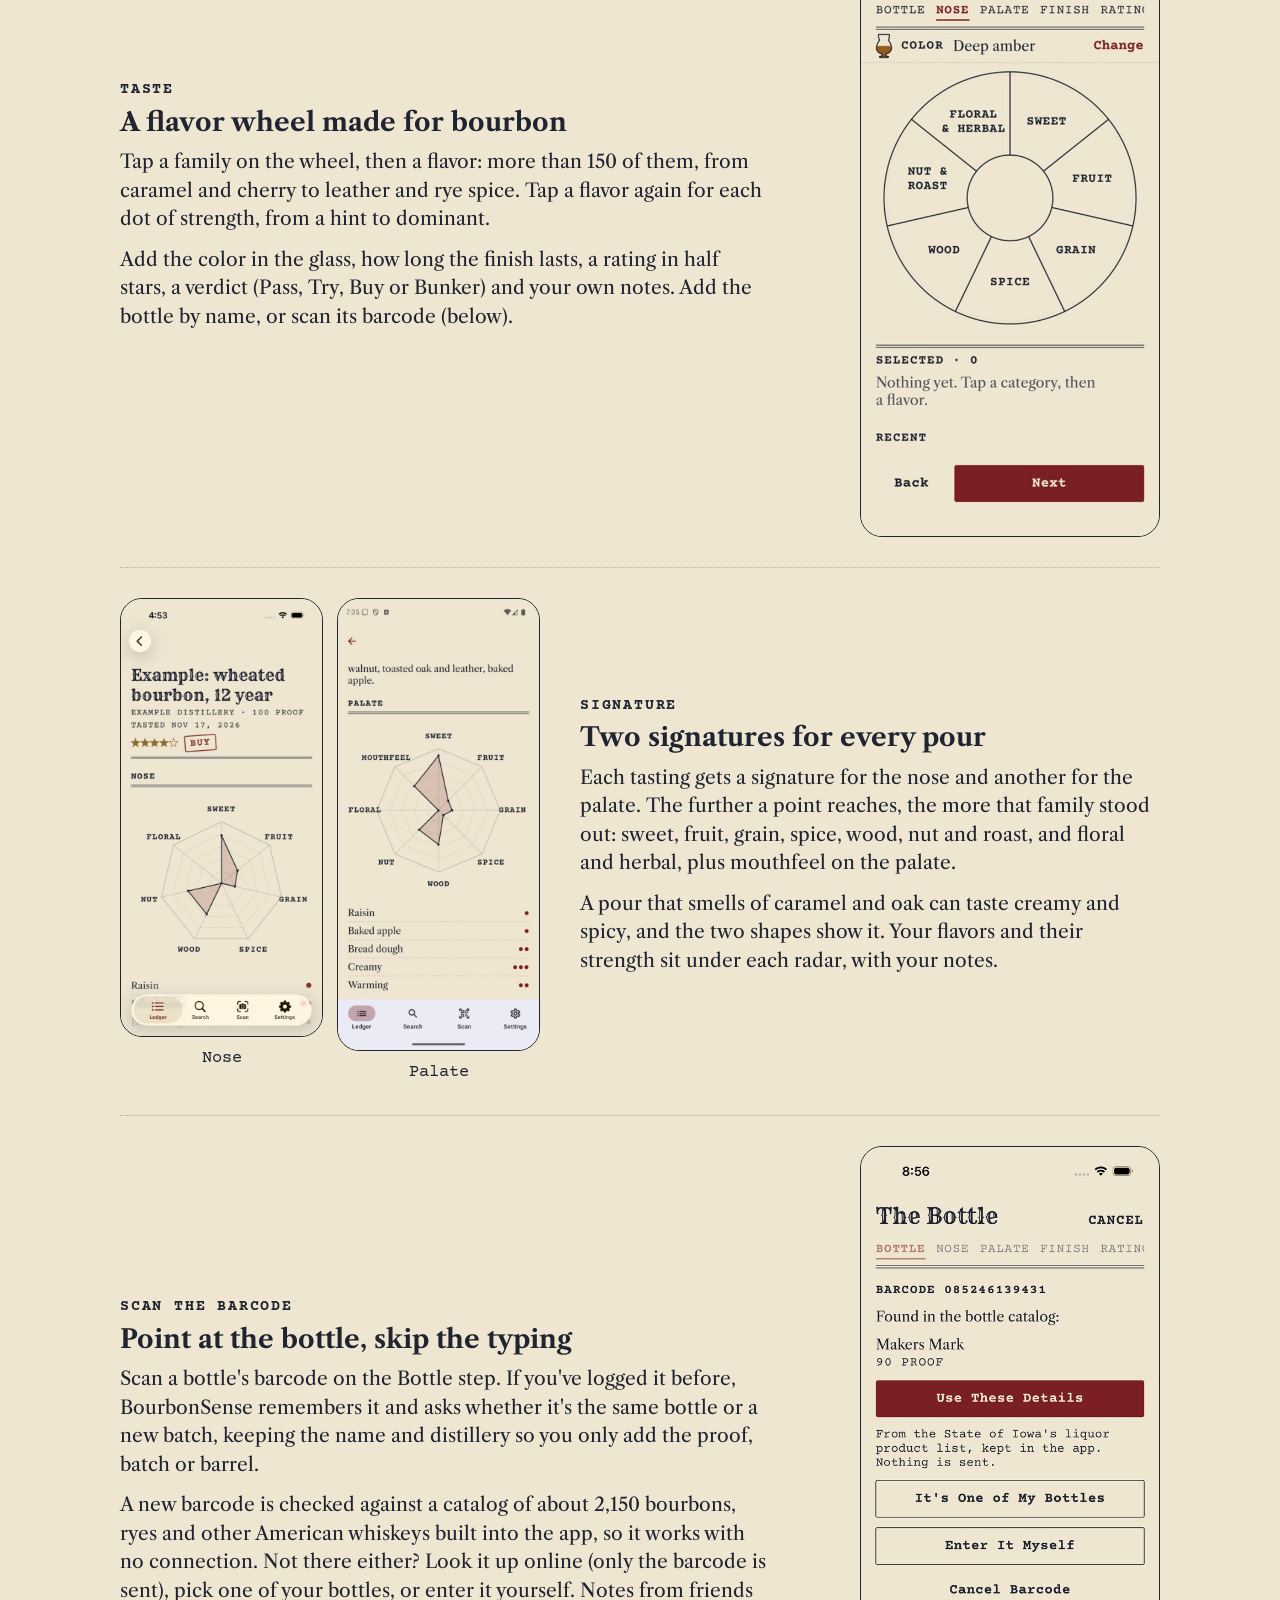
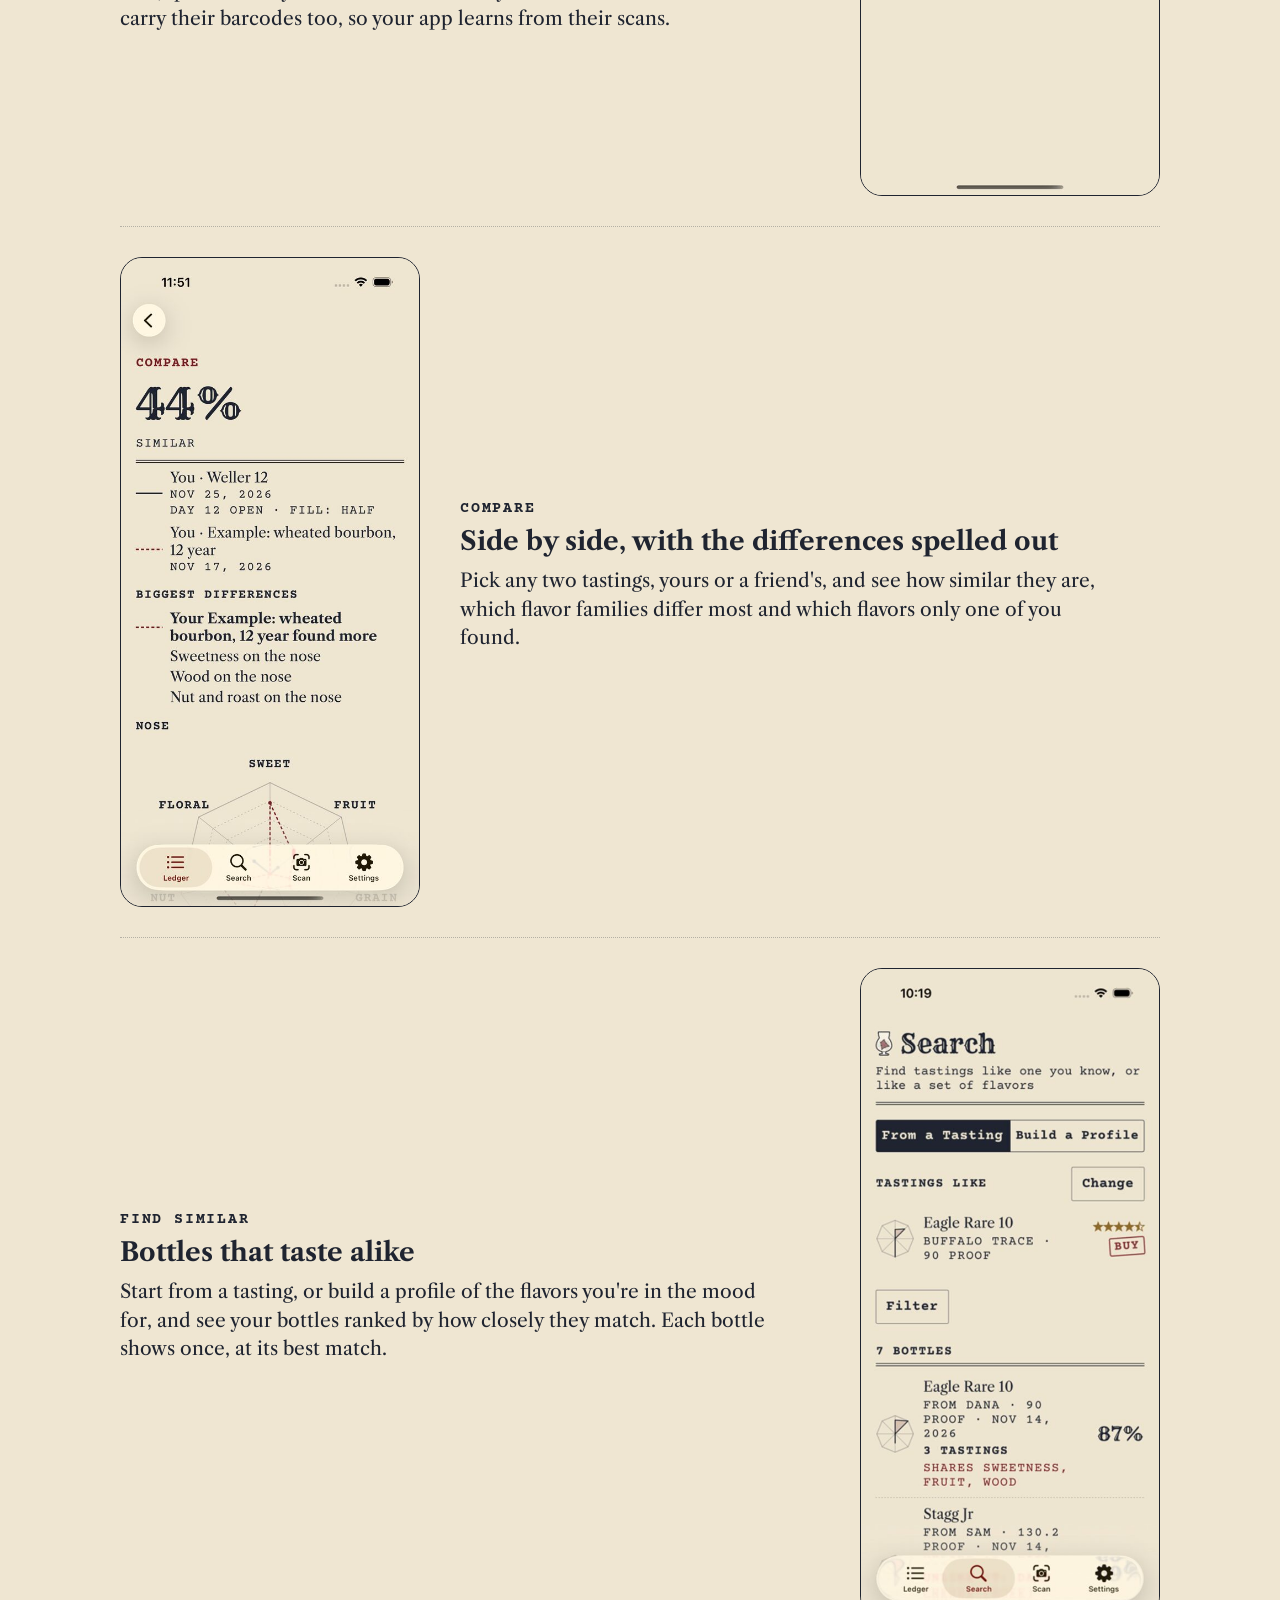
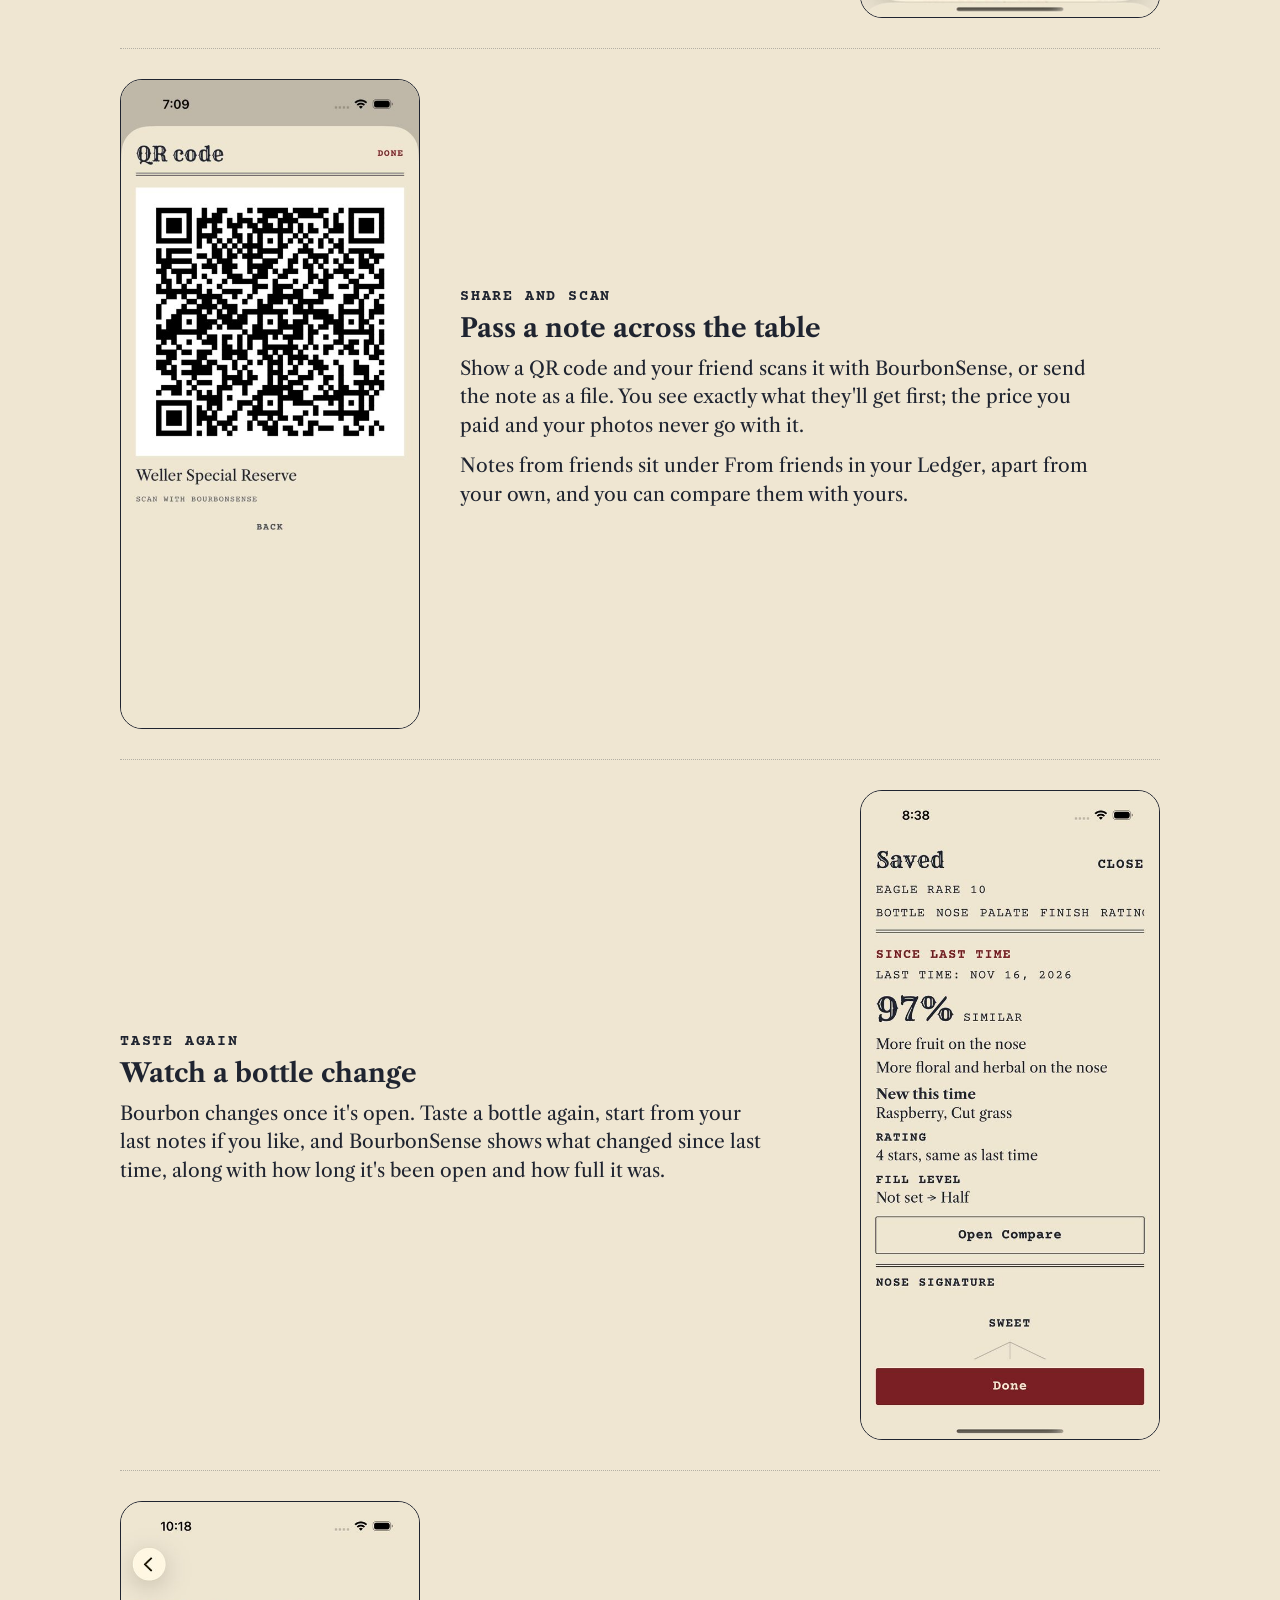
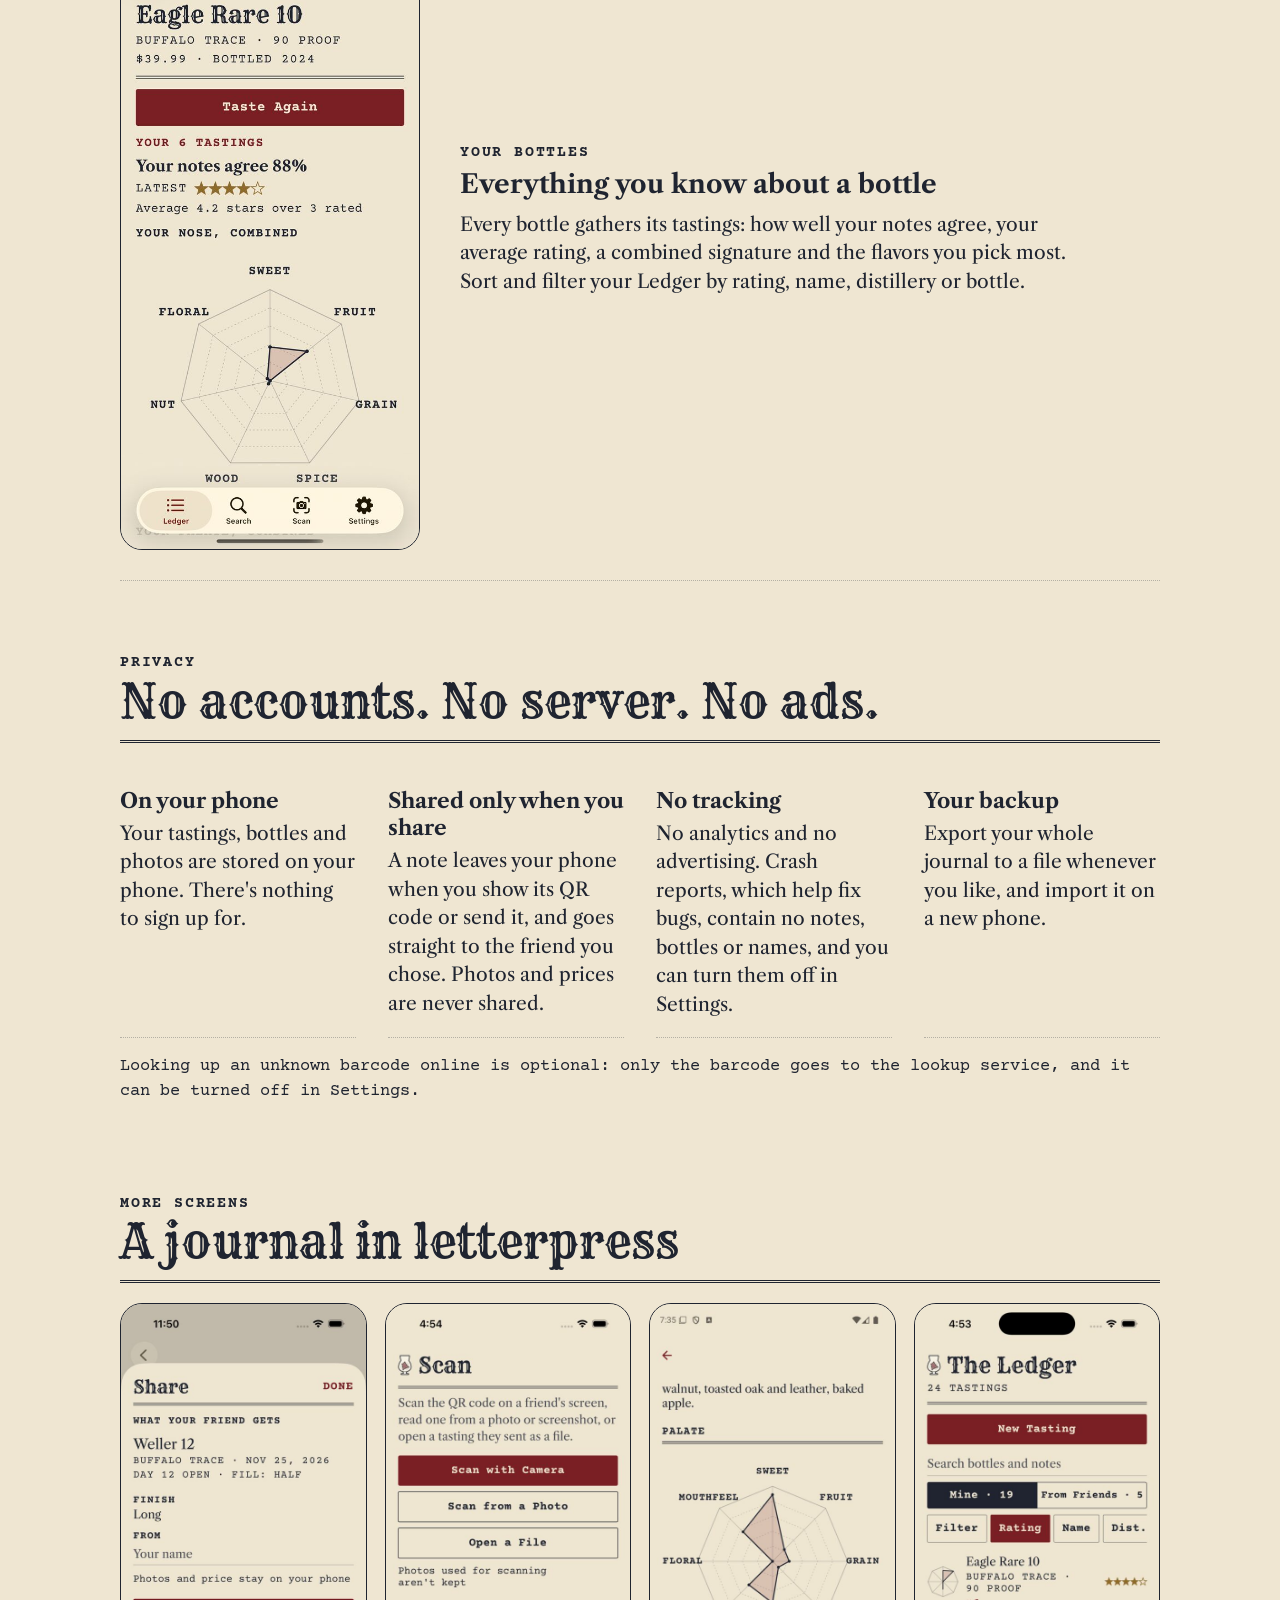
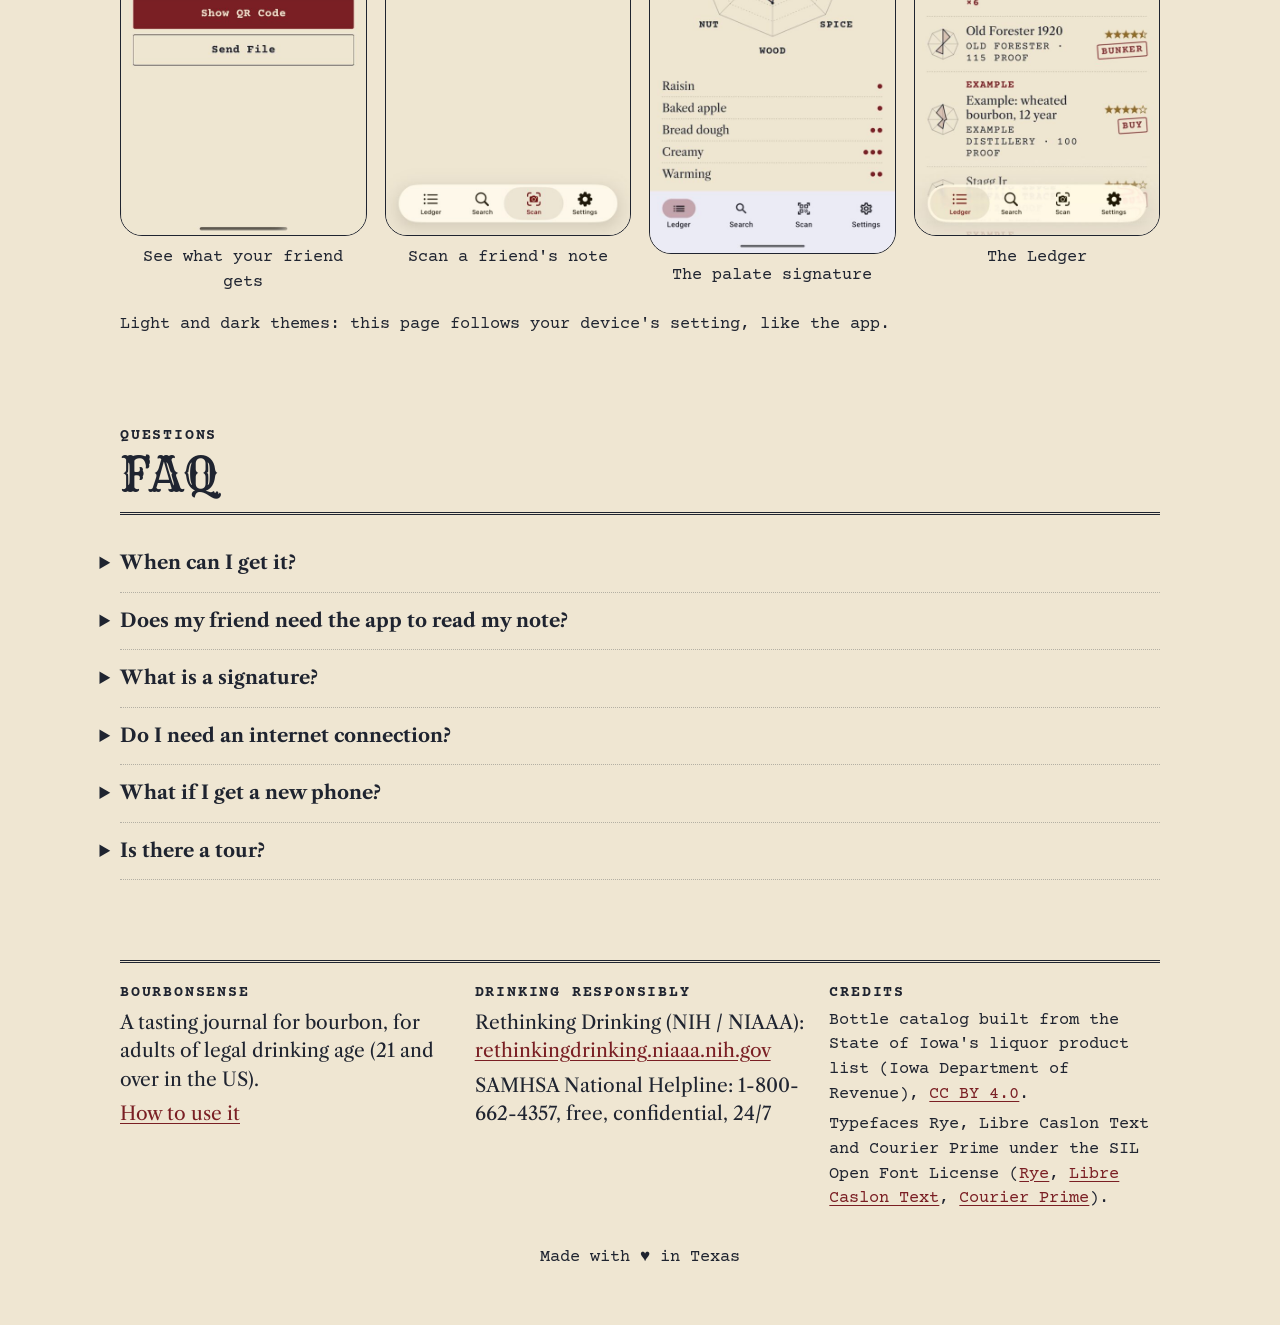
==== commit 9afcacdb: "Show the palate signature: a Signature feature with nose and palate, palate in the gallery and the g" ====
--- a/index.html
+++ b/index.html
@@ -113,6 +113,31 @@
       </div>
 
       <div class="feature">
+        <div class="pair">
+          <figure class="phone">
+            <picture>
+            <source media="(prefers-color-scheme: dark)" srcset="images/signature-dark.jpg">
+            <img src="images/signature-light.jpg" width="540" height="1174" loading="lazy" alt="A tasting's nose signature: a radar of seven flavor families.">
+          </picture>
+            <figcaption class="hint">Nose</figcaption>
+          </figure>
+          <figure class="phone">
+            <picture>
+            <source media="(prefers-color-scheme: dark)" srcset="images/palate-dark.jpg">
+            <img src="images/palate-light.jpg" width="540" height="1212" loading="lazy" alt="The same tasting's palate signature: a radar of eight families, mouthfeel included, with the flavors picked and their strength below.">
+          </picture>
+            <figcaption class="hint">Palate</figcaption>
+          </figure>
+        </div>
+        <div>
+          <div class="label">Signature</div>
+          <h3>Two signatures for every pour</h3>
+          <p>Each tasting gets a signature for the nose and another for the palate. The further a point reaches, the more that family stood out: sweet, fruit, grain, spice, wood, nut and roast, and floral and herbal, plus mouthfeel on the palate.</p>
+          <p>A pour that smells of caramel and oak can taste creamy and spicy, and the two shapes show it. Your flavors and their strength sit under each radar, with your notes.</p>
+        </div>
+      </div>
+
+      <div class="feature">
         <figure class="phone">
           <picture>
             <source media="(prefers-color-scheme: dark)" srcset="images/barcode-dark.jpg">
@@ -242,8 +267,8 @@
           <figcaption class="hint">Scan a friend's note</figcaption>
         </figure>
         <figure class="phone">
-          <picture><source media="(prefers-color-scheme: dark)" srcset="images/signature-dark.jpg"><img src="images/signature-light.jpg" width="540" height="1174" loading="lazy" alt="A tasting's nose signature."></picture>
-          <figcaption class="hint">Each tasting's signature</figcaption>
+          <picture><source media="(prefers-color-scheme: dark)" srcset="images/palate-dark.jpg"><img src="images/palate-light.jpg" width="540" height="1212" loading="lazy" alt="A tasting's palate signature, with mouthfeel."></picture>
+          <figcaption class="hint">The palate signature</figcaption>
         </figure>
         <figure class="phone">
           <picture><source media="(prefers-color-scheme: dark)" srcset="images/ledger-dark.jpg"><img src="images/ledger-light.jpg" width="540" height="1174" loading="lazy" alt="The Ledger of tastings."></picture>
--- a/styles.css
+++ b/styles.css
@@ -117,6 +117,13 @@
 
 .gallery { display: grid; grid-template-columns: repeat(auto-fit, minmax(180px, 1fr)); gap: 18px; }
 
+/* Two phones side by side (nose and palate), or stacked in the guide's column */
+.feature .pair { display: grid; grid-template-columns: 1fr 1fr; gap: 14px; align-items: start; }
+.feature:has(.pair) { grid-template-columns: 420px 1fr; }
+.feature:nth-of-type(even):has(.pair) { grid-template-columns: 1fr 420px; }
+.feature:nth-of-type(even) .pair { order: 2; }
+.stack { display: grid; gap: 18px; }
+
 /* Guide */
 .toc { columns: 2 260px; padding: 0; margin: 0; list-style: none; }
 .toc li { break-inside: avoid; padding: 8px 0; border-bottom: 1px dotted var(--rule); }
@@ -150,6 +157,11 @@
   .feature, .feature:nth-of-type(even), .guide-step { grid-template-columns: 1fr; gap: 20px; }
   .feature:nth-of-type(even) .phone { order: 0; }
   .feature .phone, .guide-step .phone { max-width: 280px; }
+  .feature:has(.pair), .feature:nth-of-type(even):has(.pair) { grid-template-columns: 1fr; }
+  .feature:nth-of-type(even) .pair { order: 0; }
+  .feature .pair { max-width: 440px; }
+  .feature .pair .phone { max-width: none; }
+  .stack { grid-template-columns: 1fr 1fr; max-width: 440px; }
   .nav { gap: 4px 14px; }
   .nav a { font-size: 14px; letter-spacing: 0.06em; padding: 6px 0; }
 }
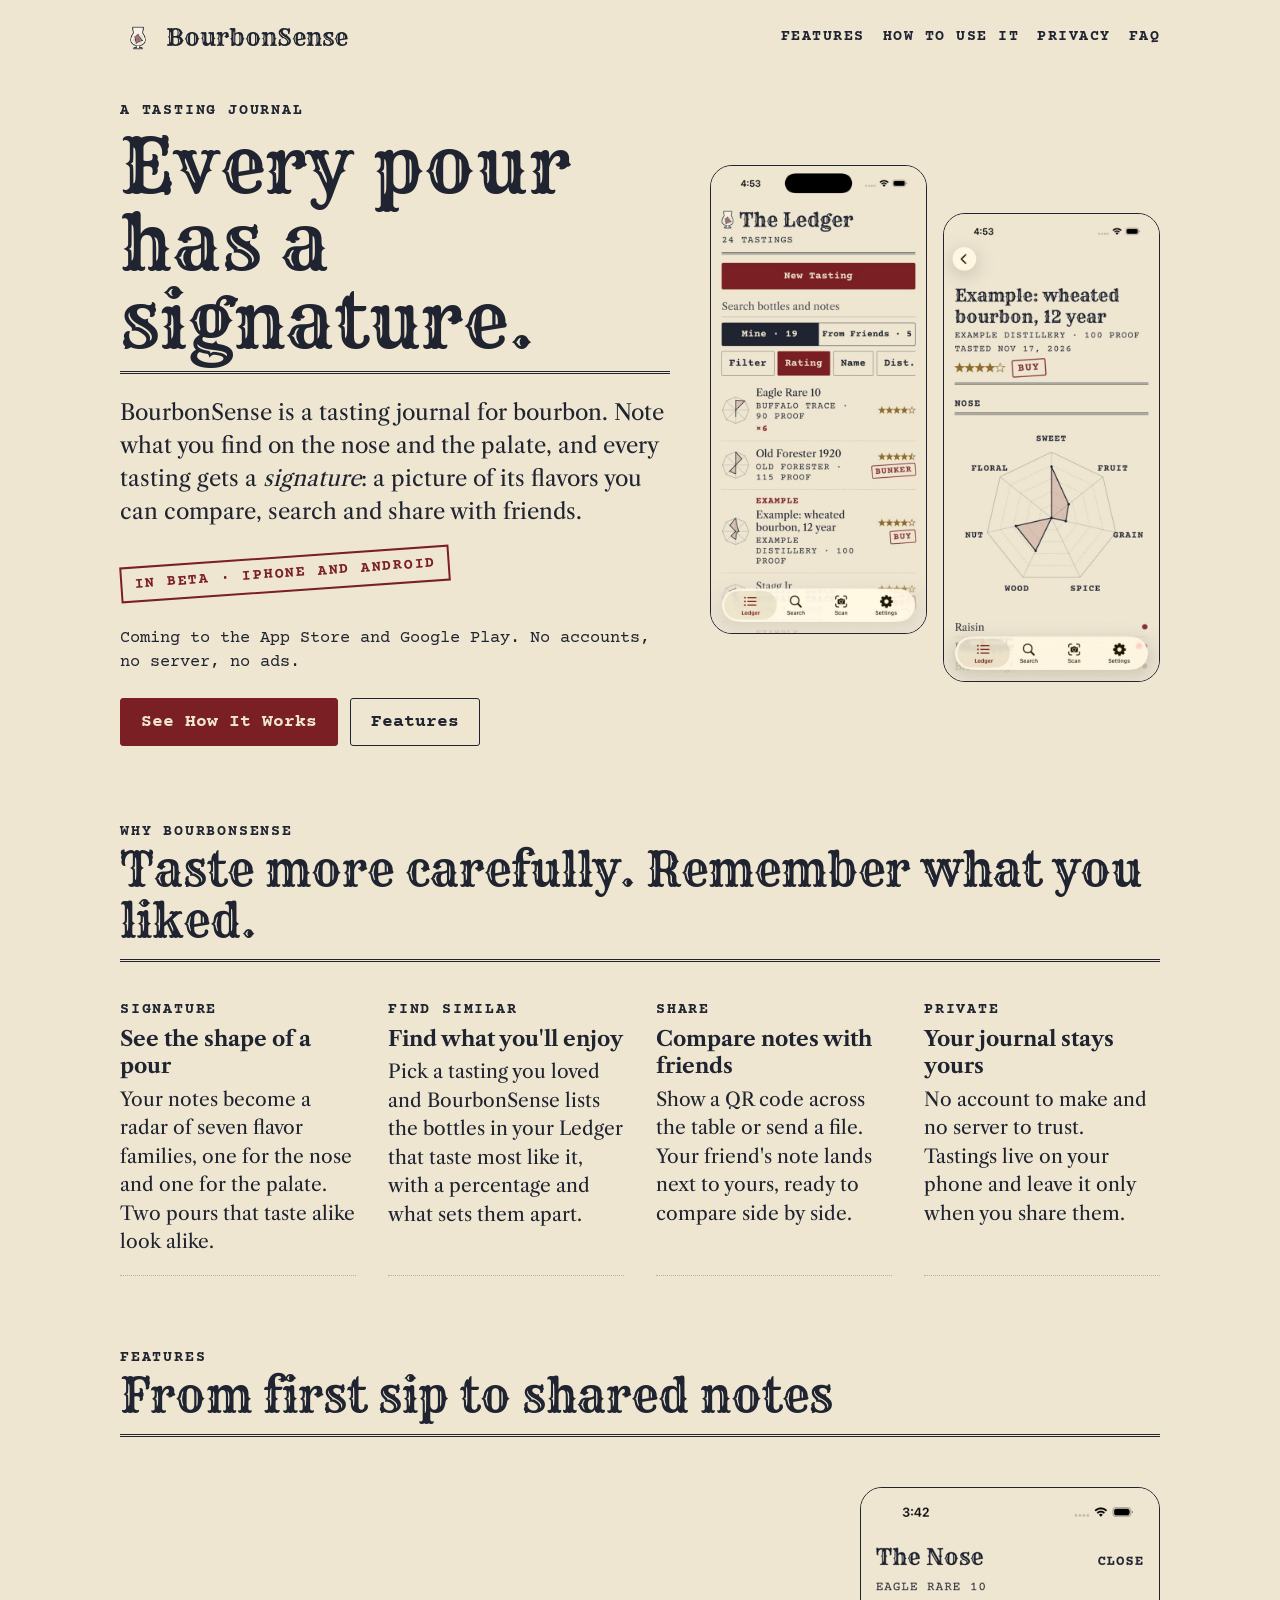
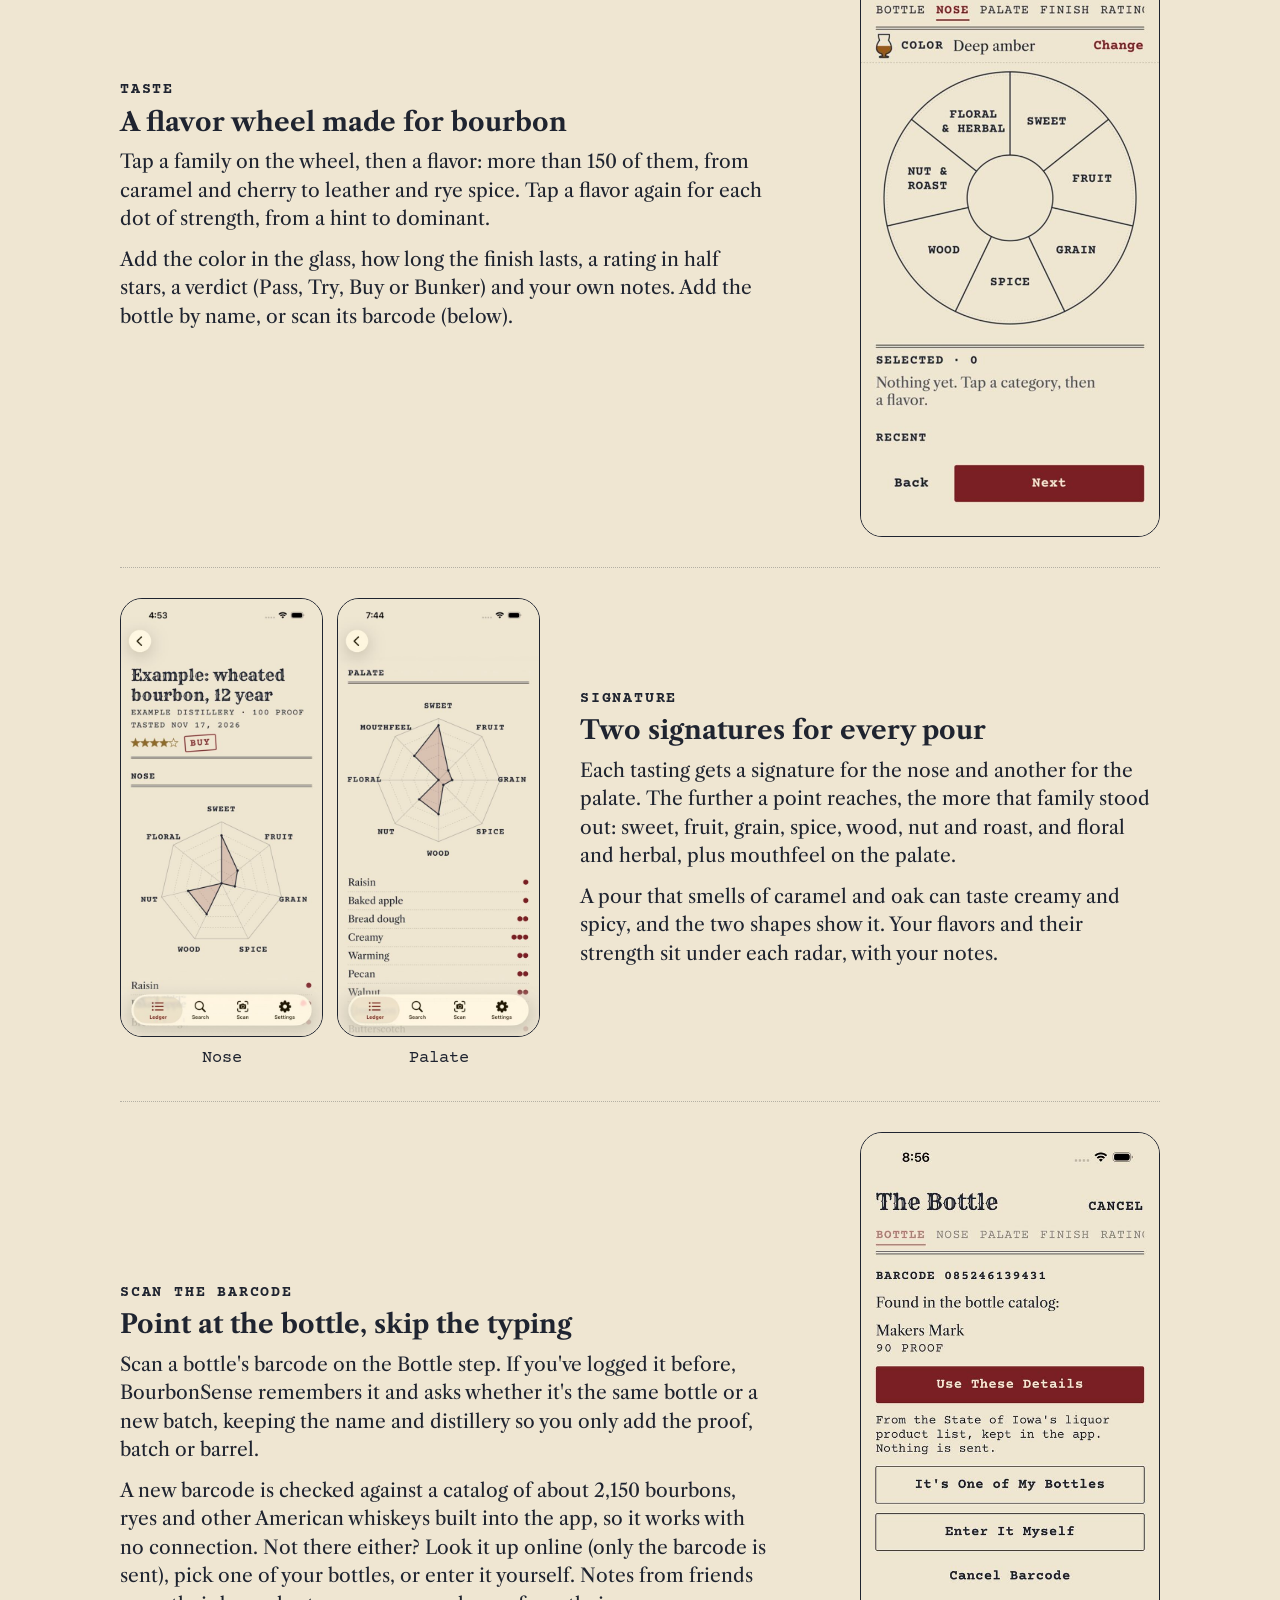
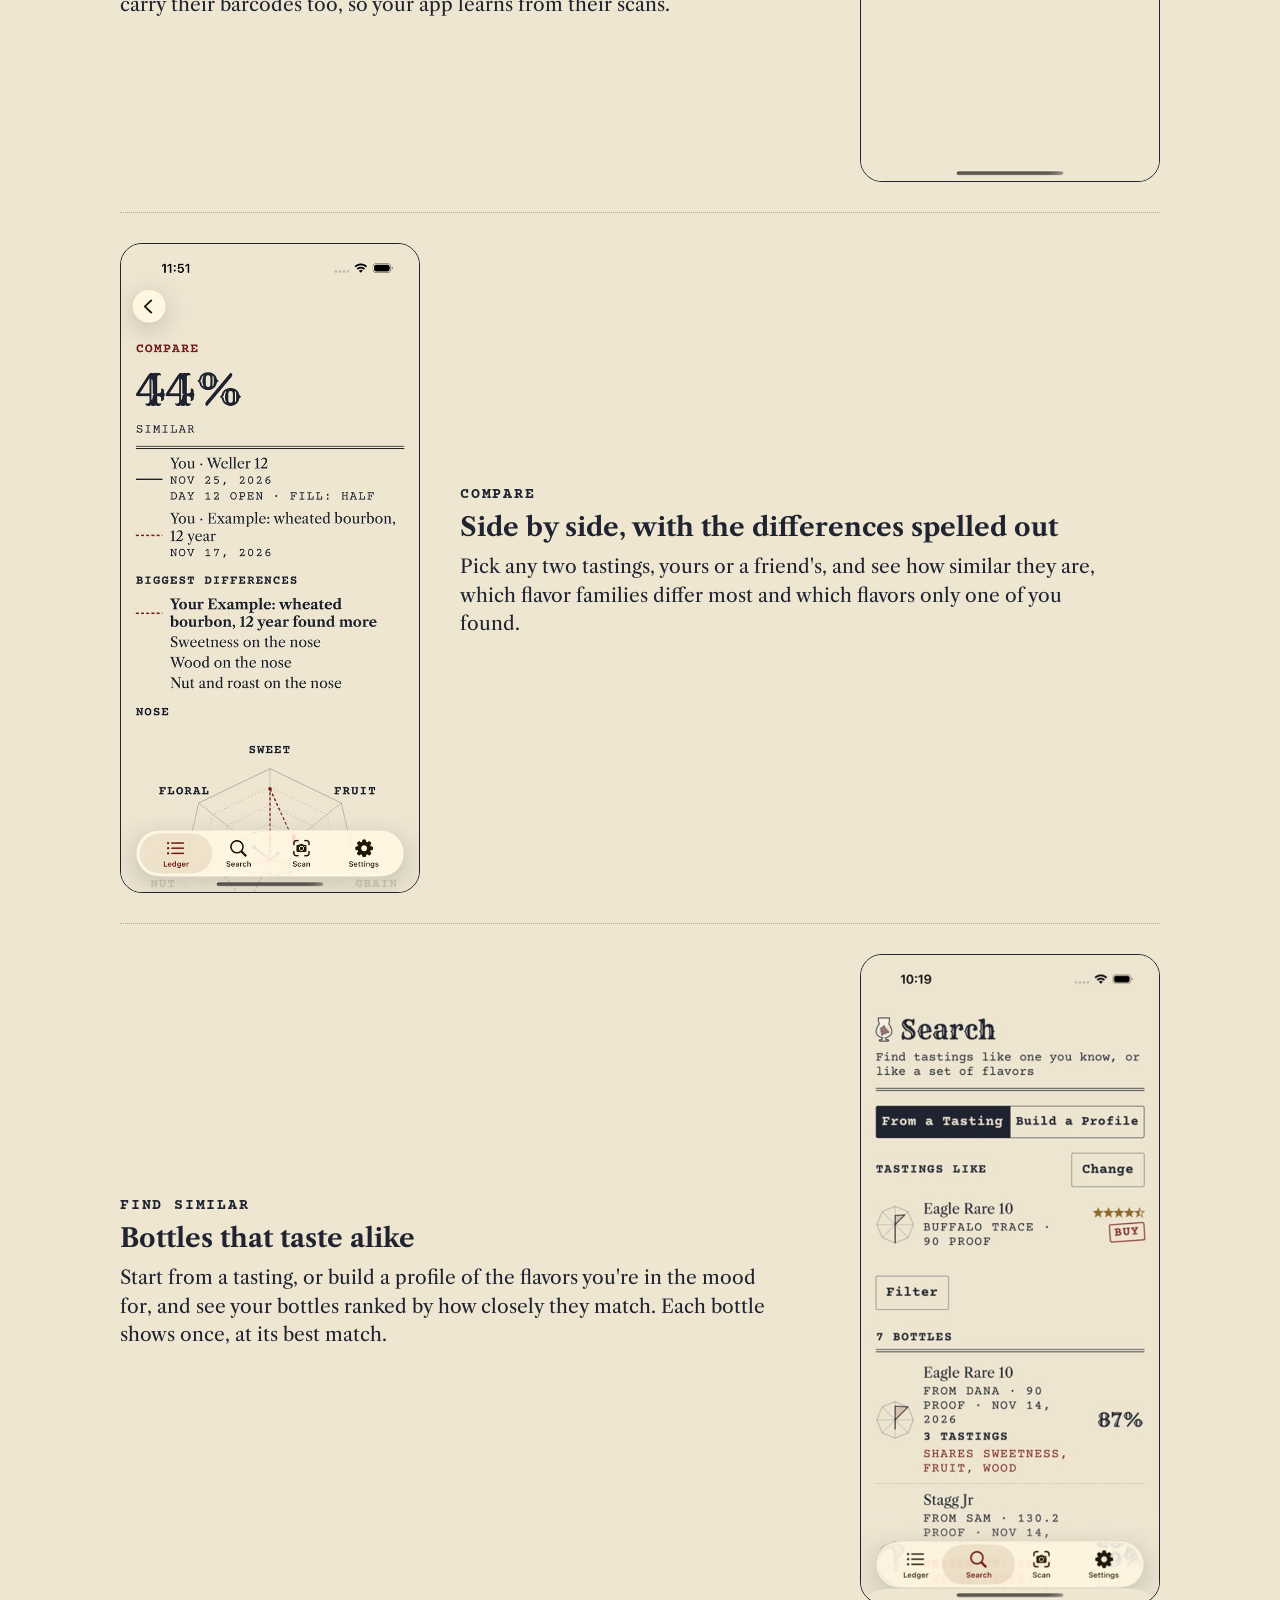
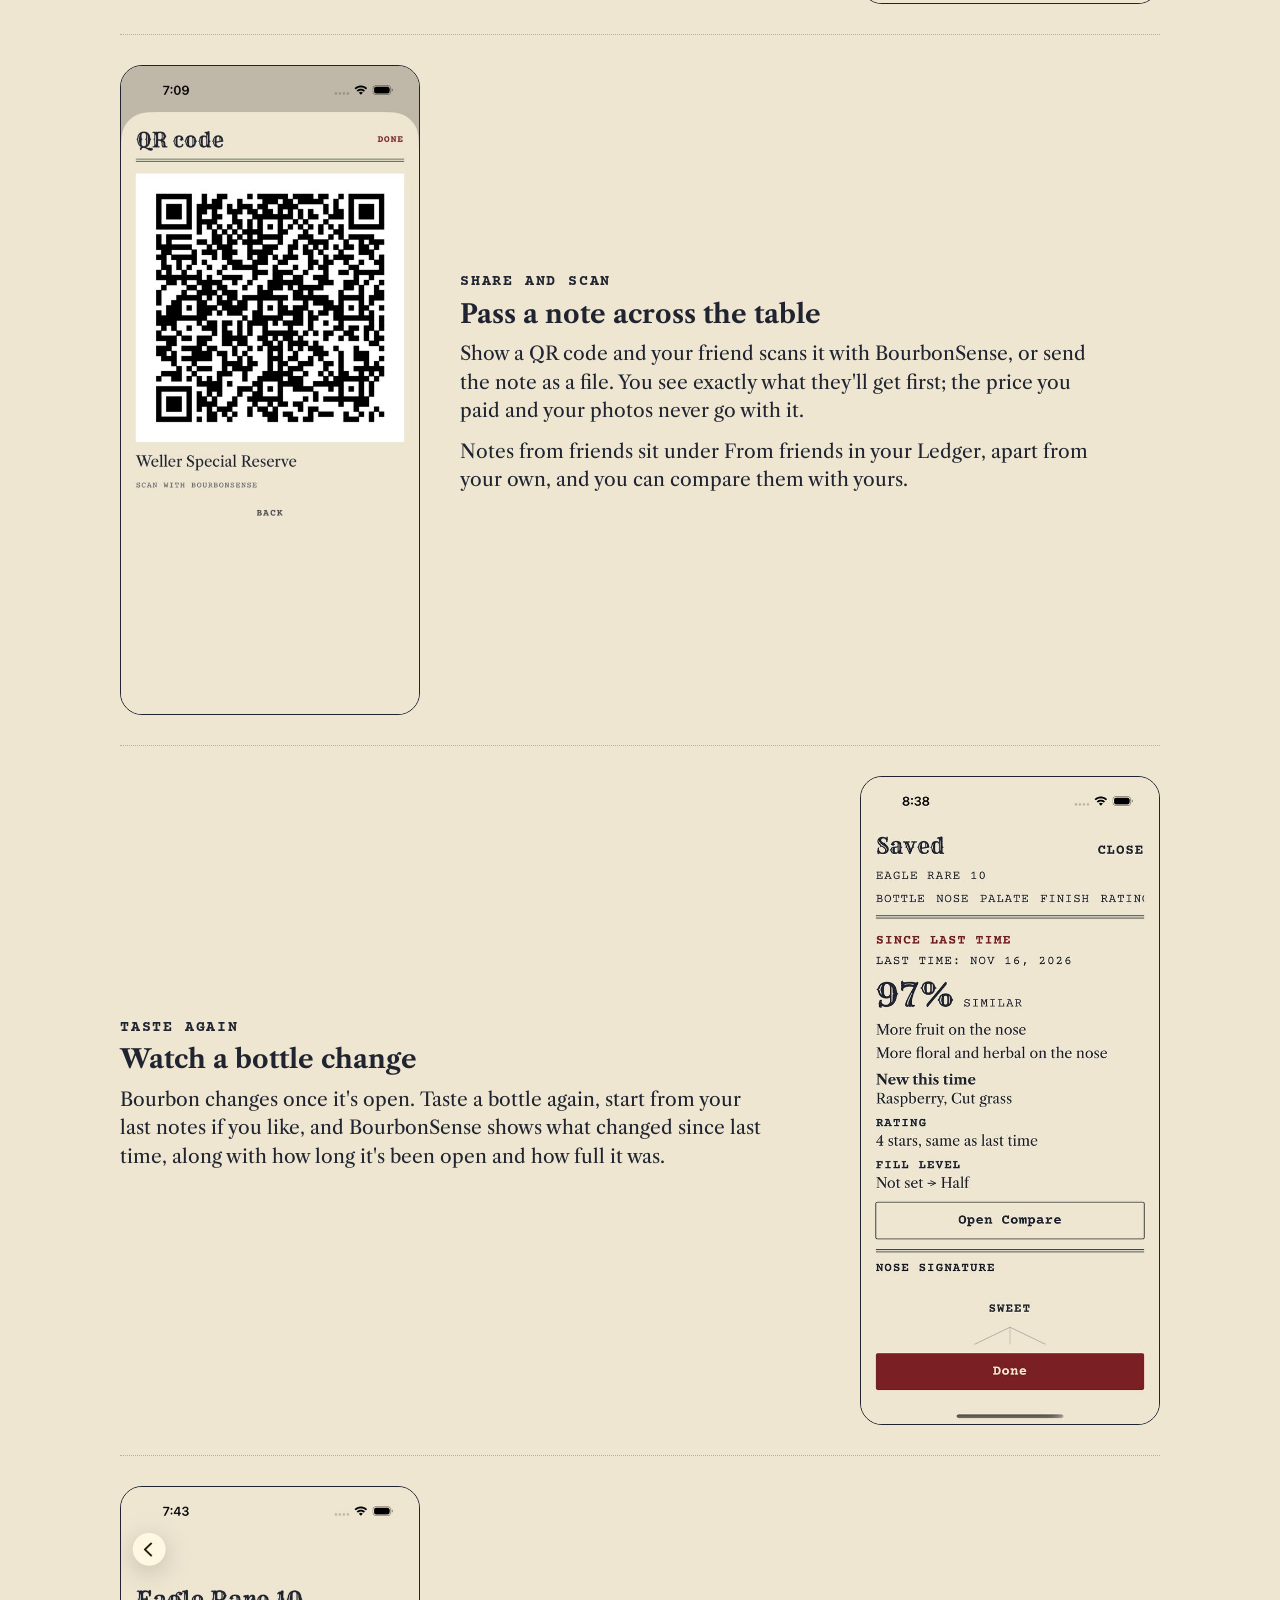
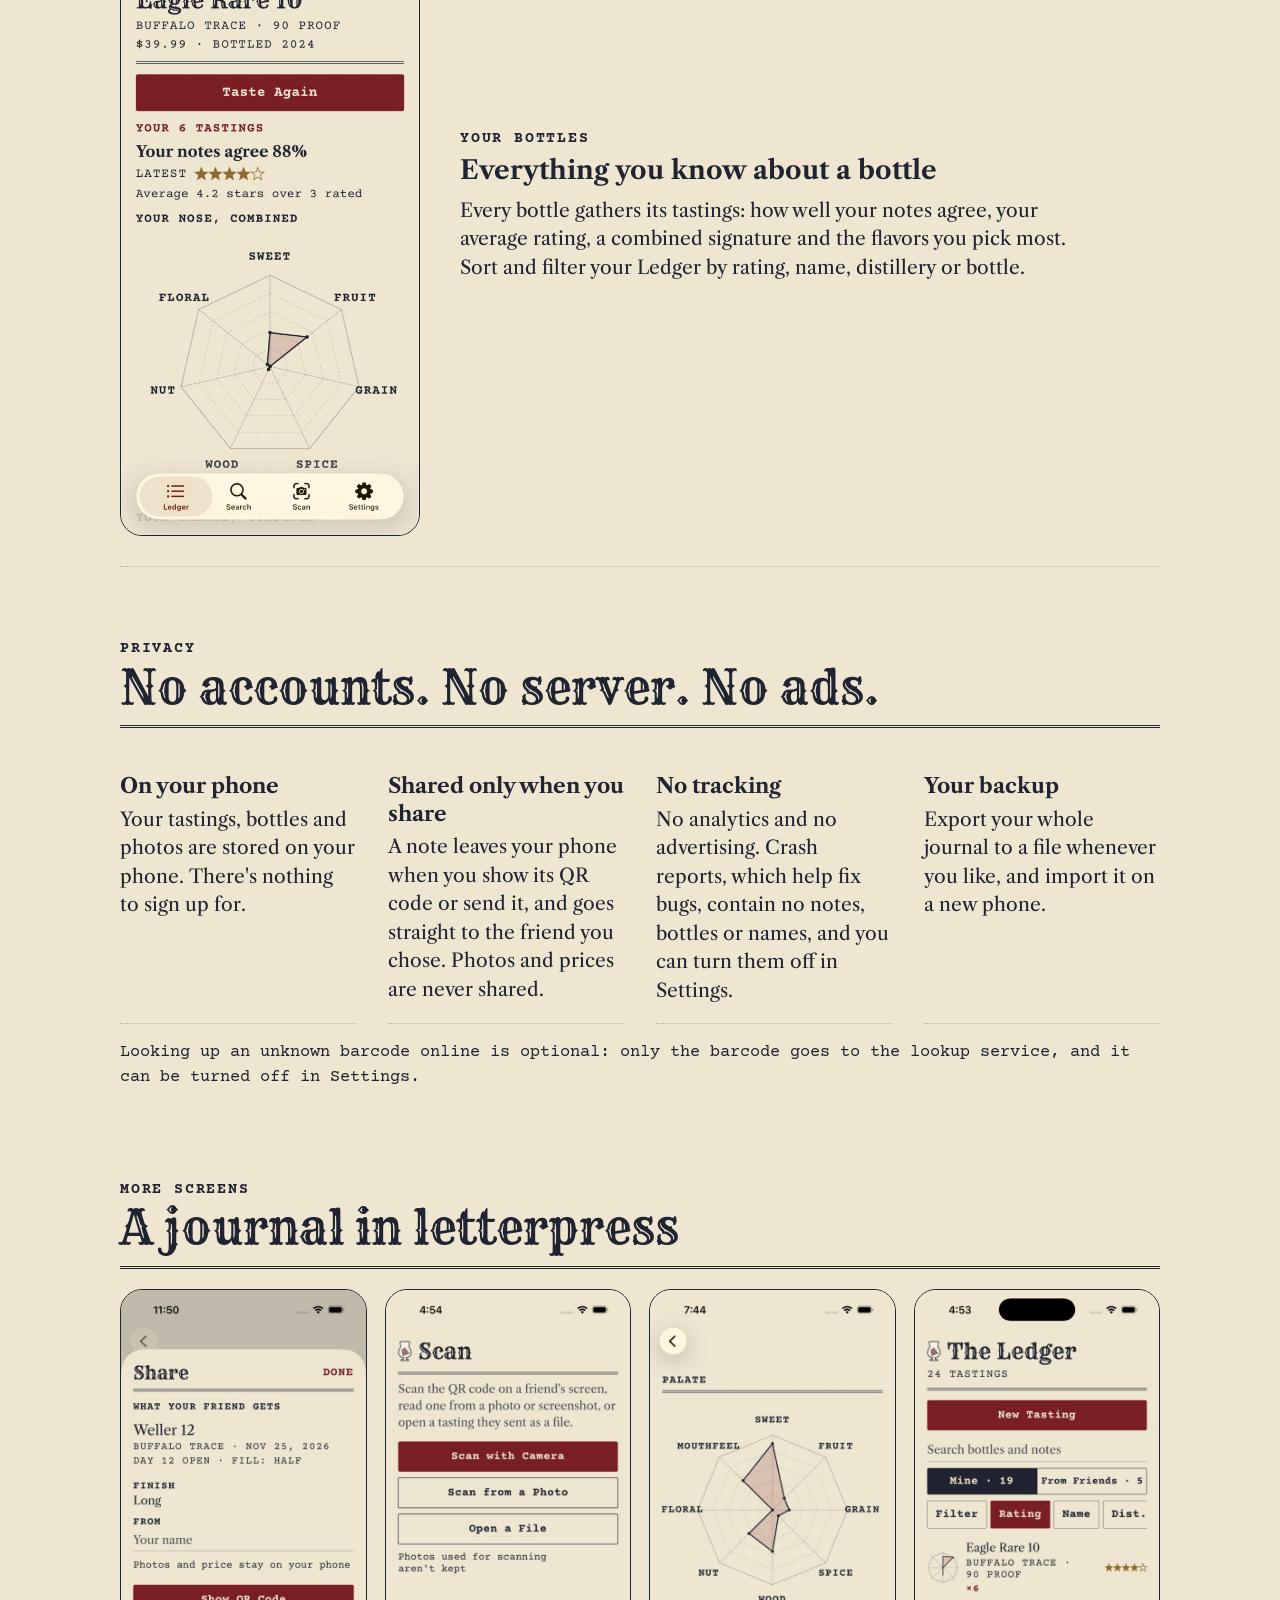
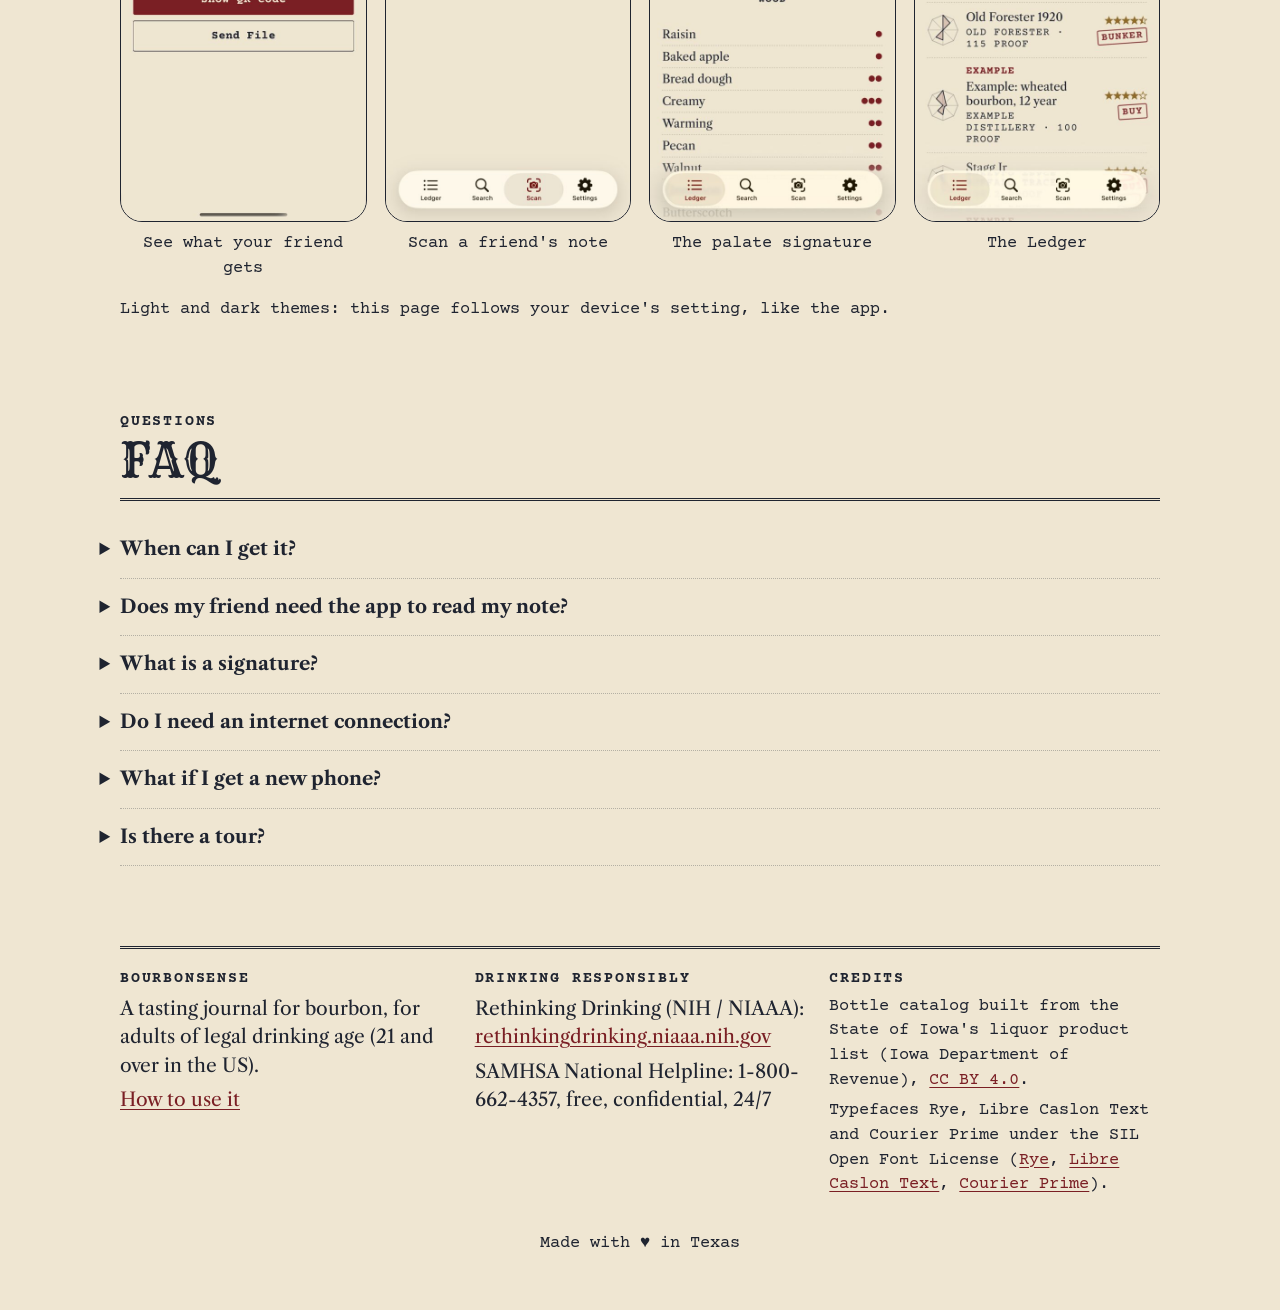
==== commit 4e8370ca: "Retake the bottle summary screenshot (no sliver of the previous screen) and the palate signature on " ====
--- a/index.html
+++ b/index.html
@@ -124,7 +124,7 @@
           <figure class="phone">
             <picture>
             <source media="(prefers-color-scheme: dark)" srcset="images/palate-dark.jpg">
-            <img src="images/palate-light.jpg" width="540" height="1212" loading="lazy" alt="The same tasting's palate signature: a radar of eight families, mouthfeel included, with the flavors picked and their strength below.">
+            <img src="images/palate-light.jpg" width="540" height="1174" loading="lazy" alt="The same tasting's palate signature: a radar of eight families, mouthfeel included, with the flavors picked and their strength below.">
           </picture>
             <figcaption class="hint">Palate</figcaption>
           </figure>
@@ -267,7 +267,7 @@
           <figcaption class="hint">Scan a friend's note</figcaption>
         </figure>
         <figure class="phone">
-          <picture><source media="(prefers-color-scheme: dark)" srcset="images/palate-dark.jpg"><img src="images/palate-light.jpg" width="540" height="1212" loading="lazy" alt="A tasting's palate signature, with mouthfeel."></picture>
+          <picture><source media="(prefers-color-scheme: dark)" srcset="images/palate-dark.jpg"><img src="images/palate-light.jpg" width="540" height="1174" loading="lazy" alt="A tasting's palate signature, with mouthfeel."></picture>
           <figcaption class="hint">The palate signature</figcaption>
         </figure>
         <figure class="phone">
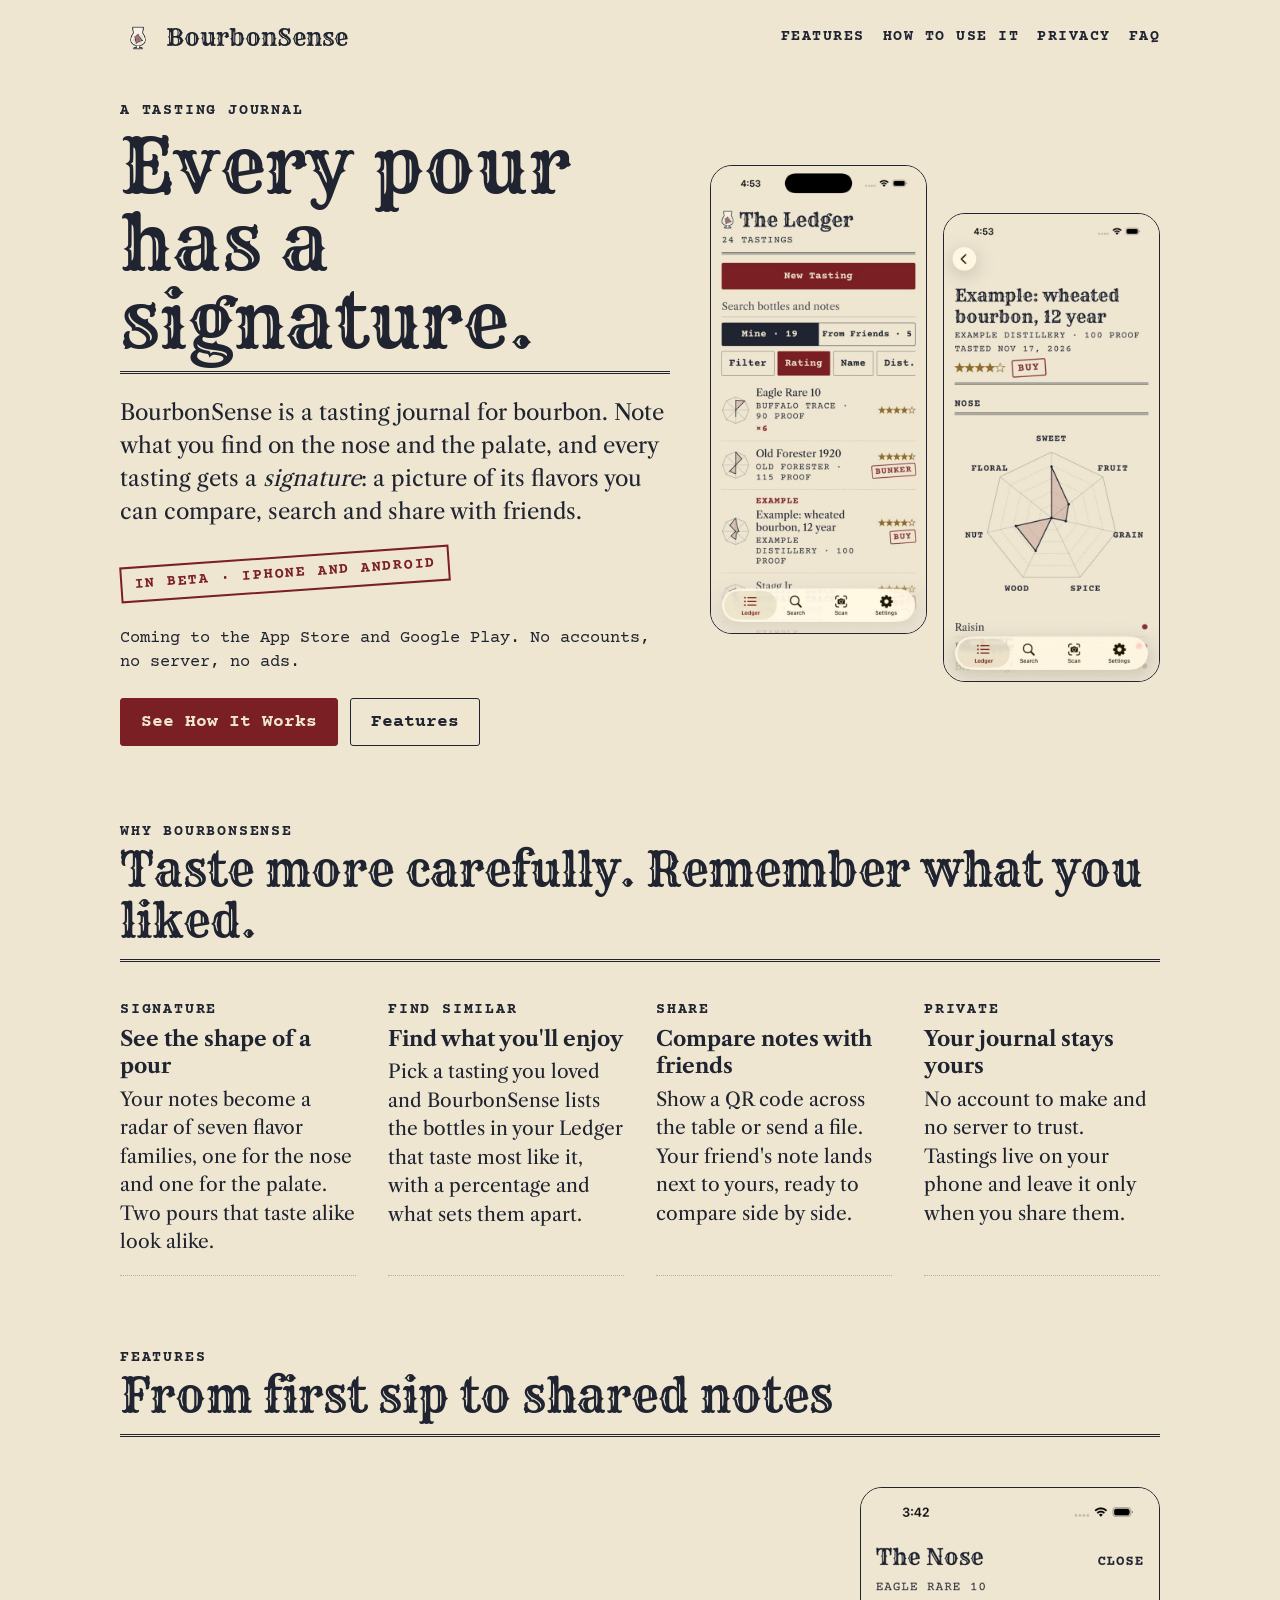
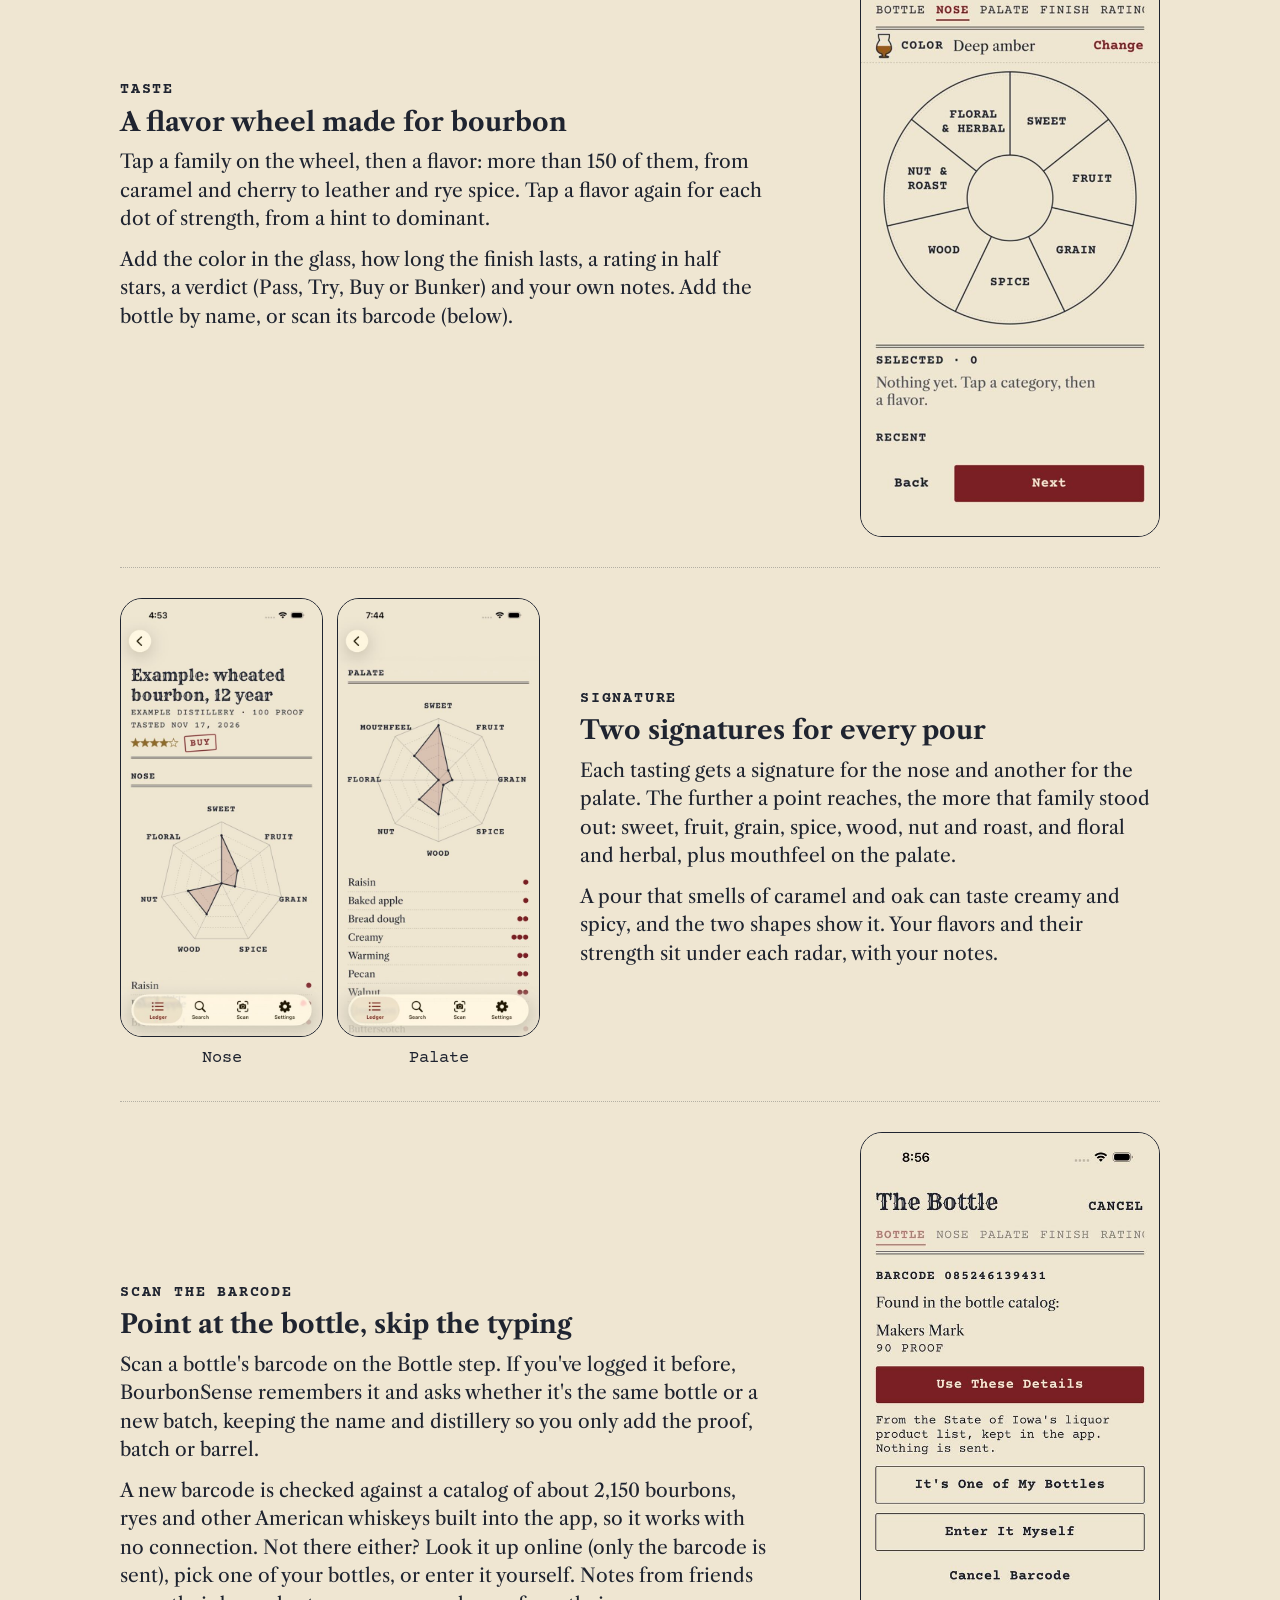
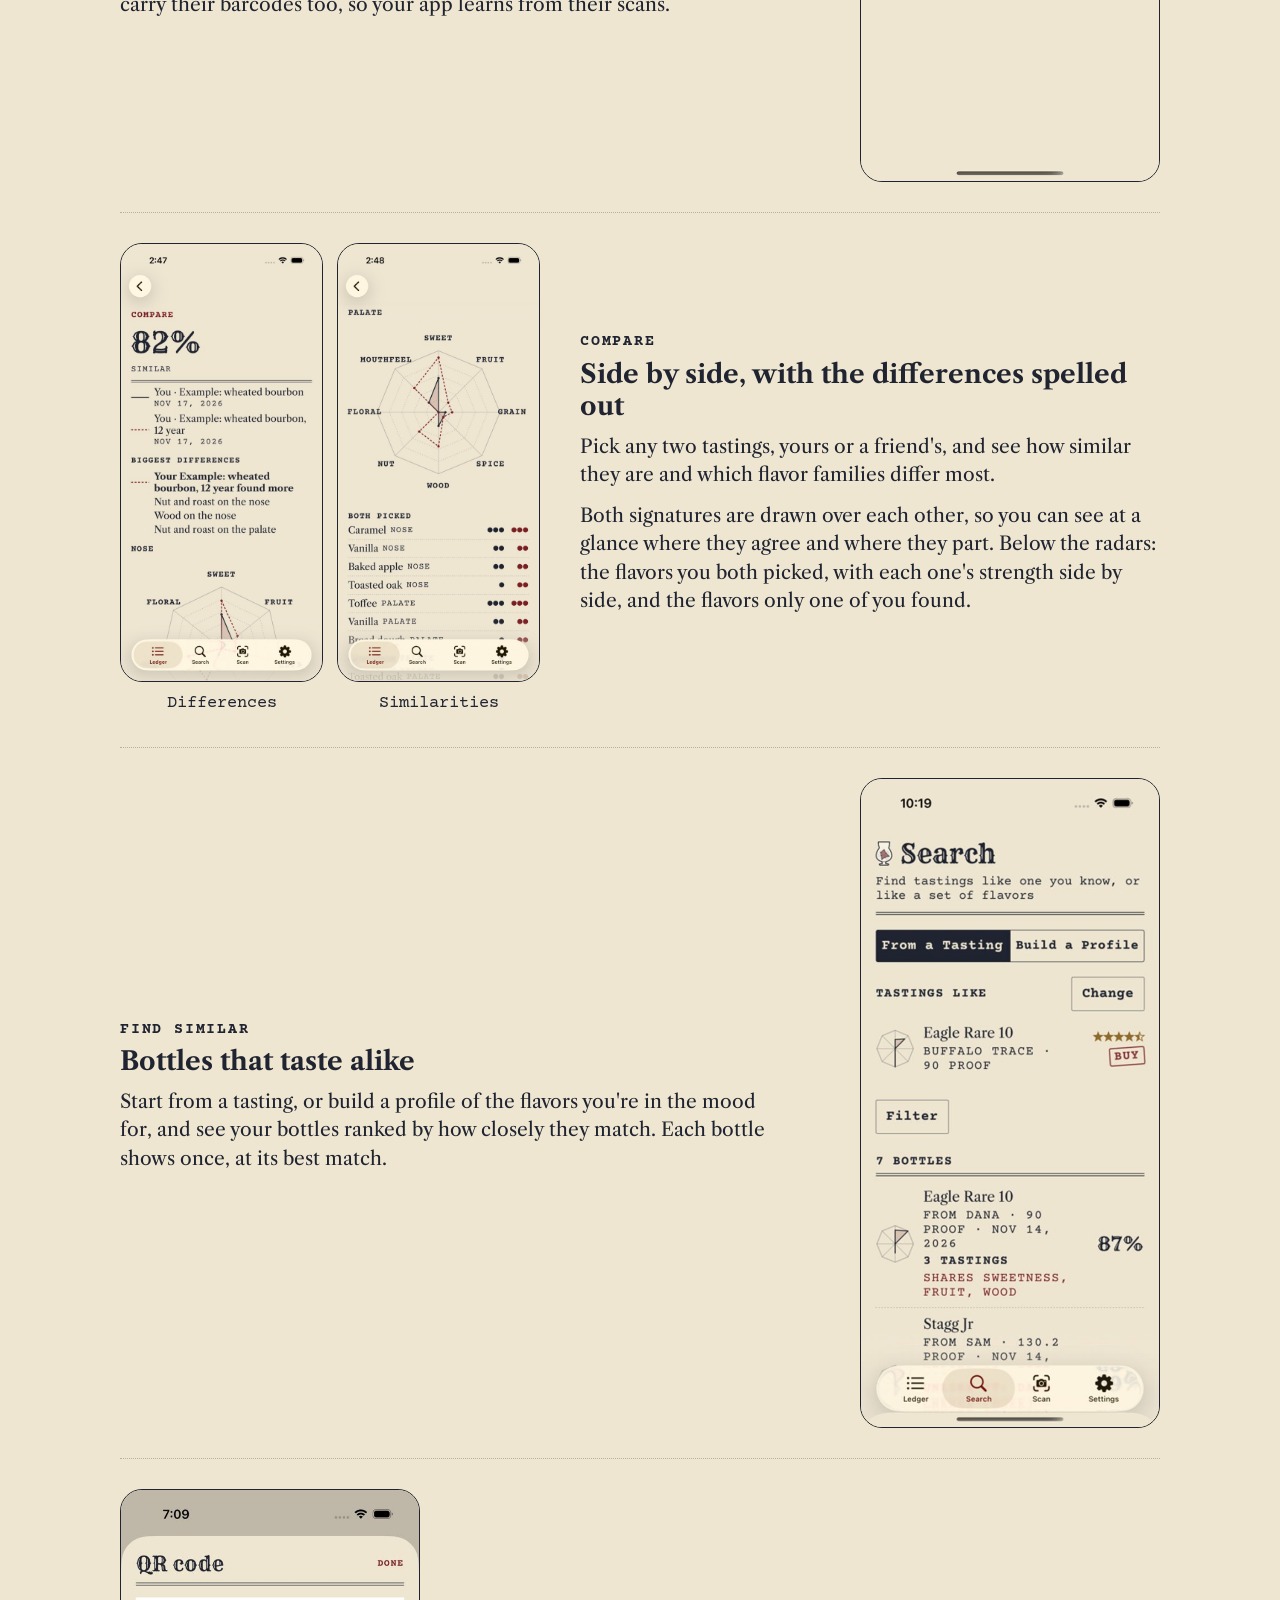
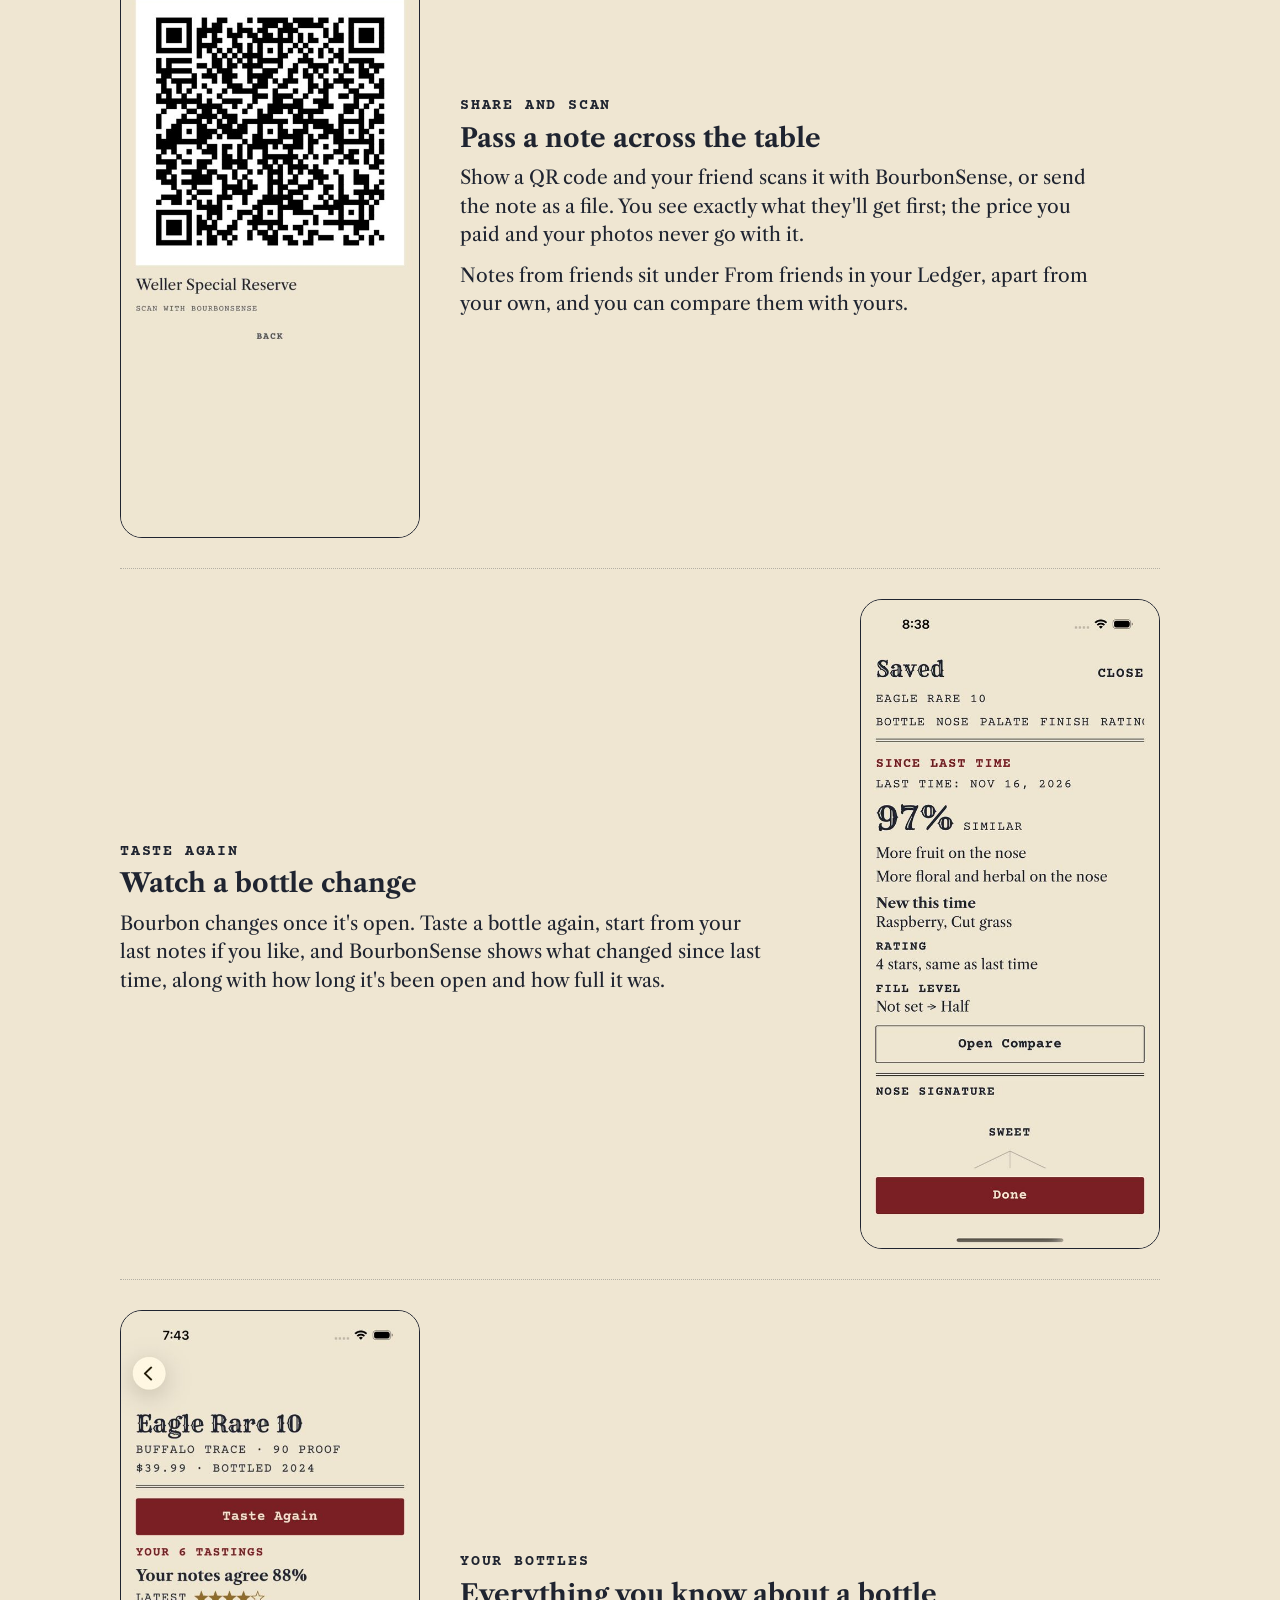
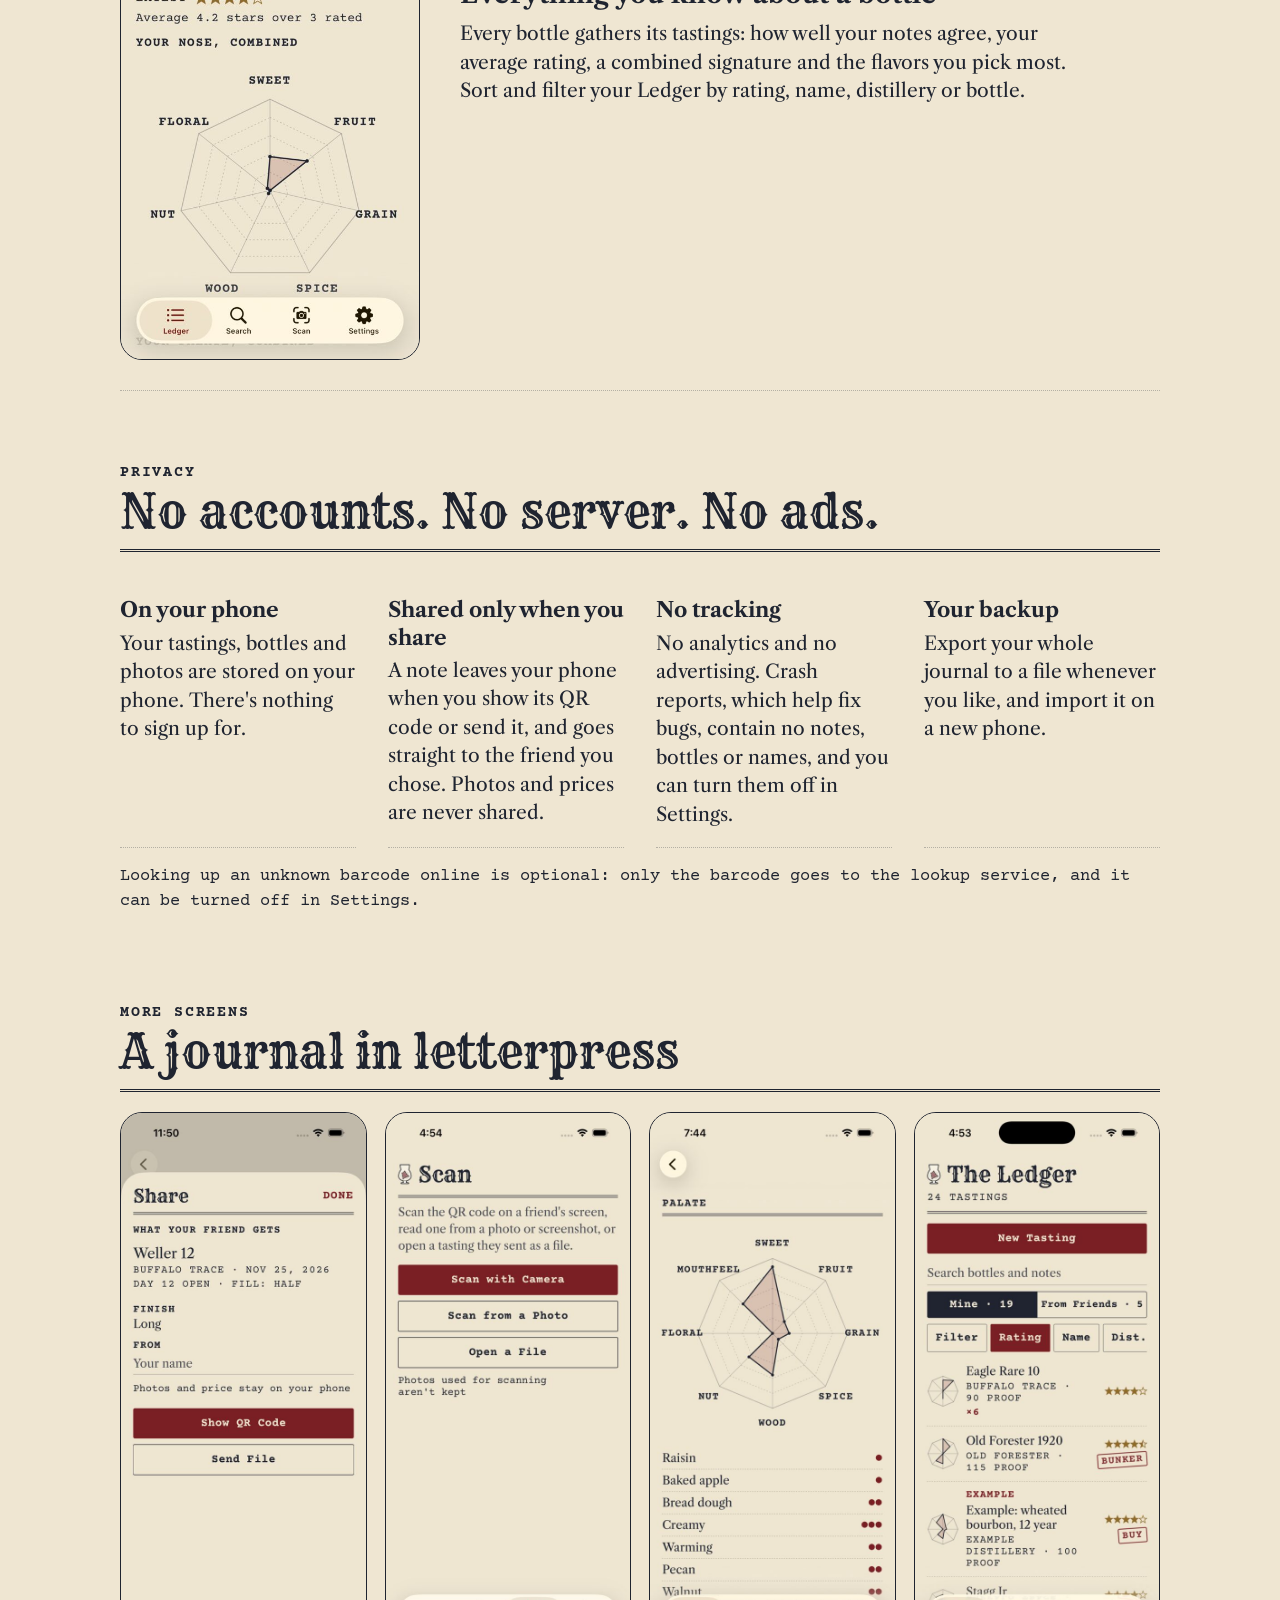
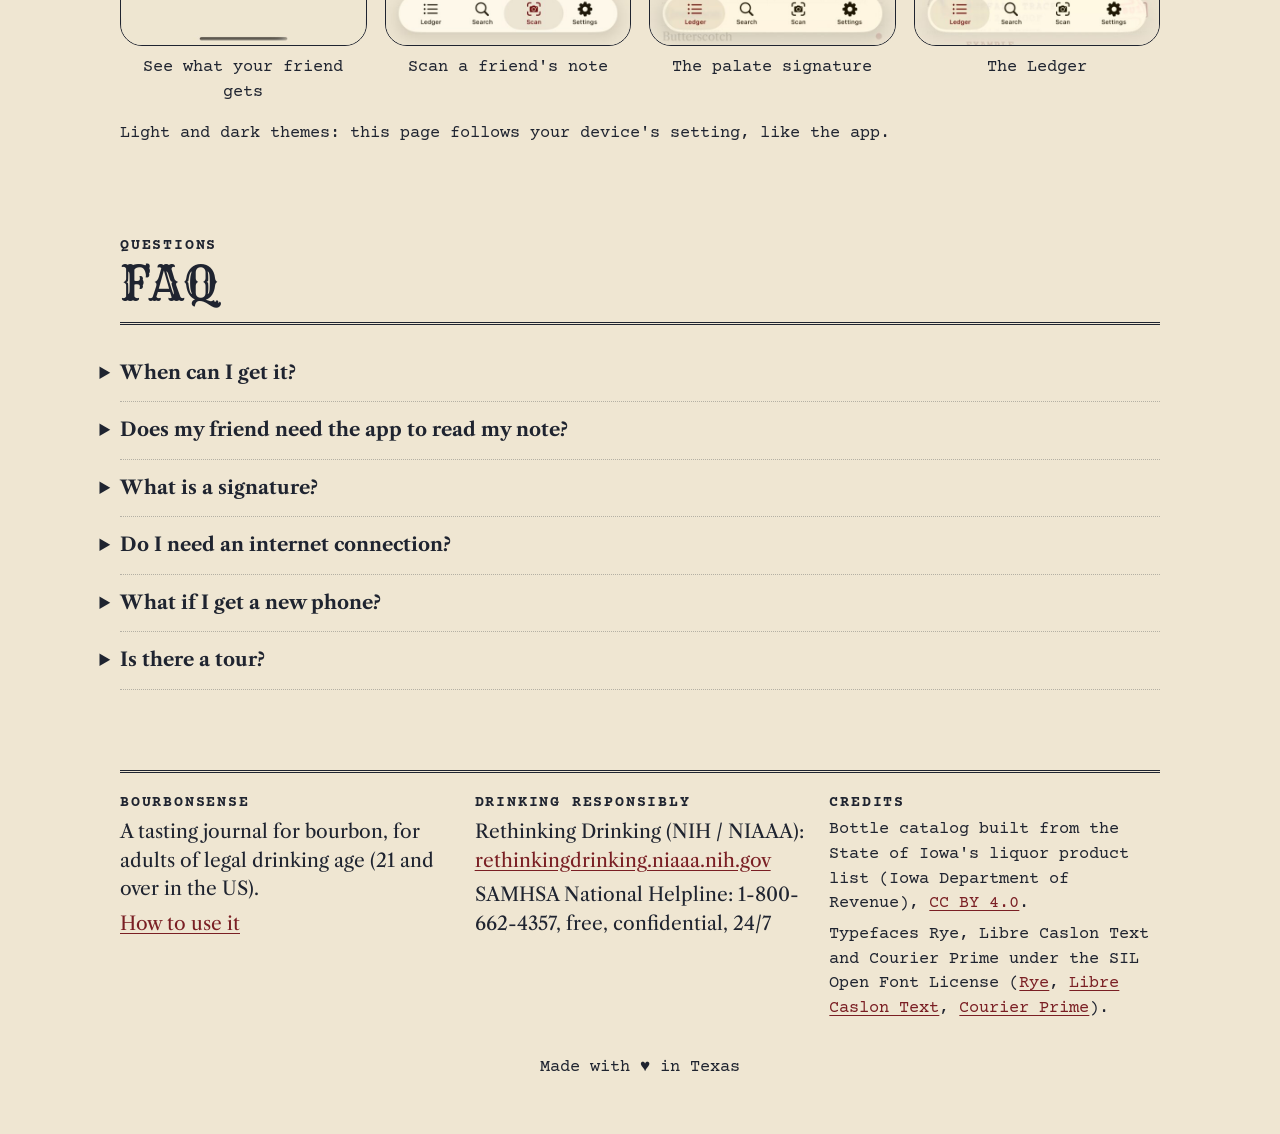
==== commit 2a4e1a0b: "Compare: two screenshots (biggest differences; radar overlay with the flavors both picked), wheated " ====
--- a/index.html
+++ b/index.html
@@ -153,16 +153,27 @@
       </div>
 
       <div class="feature">
-        <figure class="phone">
-          <picture>
+        <div class="pair">
+          <figure class="phone">
+            <picture>
             <source media="(prefers-color-scheme: dark)" srcset="images/compare-dark.jpg">
-            <img src="images/compare-light.jpg" width="540" height="1174" loading="lazy" alt="Compare: two tastings at 44% similar, with their biggest differences listed and both signatures drawn over each other.">
-          </picture>
-        </figure>
+            <img src="images/compare-light.jpg" width="540" height="1174" loading="lazy" alt="Compare: a wheated bourbon and a 12-year wheated bourbon, 82% similar. Biggest differences: the 12 year found more nut and roast on the nose and palate, and more wood on the nose.">
+          </picture>
+            <figcaption class="hint">Differences</figcaption>
+          </figure>
+          <figure class="phone">
+            <picture>
+            <source media="(prefers-color-scheme: dark)" srcset="images/compare-radar-dark.jpg">
+            <img src="images/compare-radar-light.jpg" width="540" height="1174" loading="lazy" alt="The two palate signatures drawn over each other, one solid and one dashed, then the flavors both picked (caramel, vanilla, toffee, toasted oak and more) with each one's strength side by side.">
+          </picture>
+            <figcaption class="hint">Similarities</figcaption>
+          </figure>
+        </div>
         <div>
           <div class="label">Compare</div>
           <h3>Side by side, with the differences spelled out</h3>
-          <p>Pick any two tastings, yours or a friend's, and see how similar they are, which flavor families differ most and which flavors only one of you found.</p>
+          <p>Pick any two tastings, yours or a friend's, and see how similar they are and which flavor families differ most.</p>
+          <p>Both signatures are drawn over each other, so you can see at a glance where they agree and where they part. Below the radars: the flavors you both picked, with each one's strength side by side, and the flavors only one of you found.</p>
         </div>
       </div>
 
